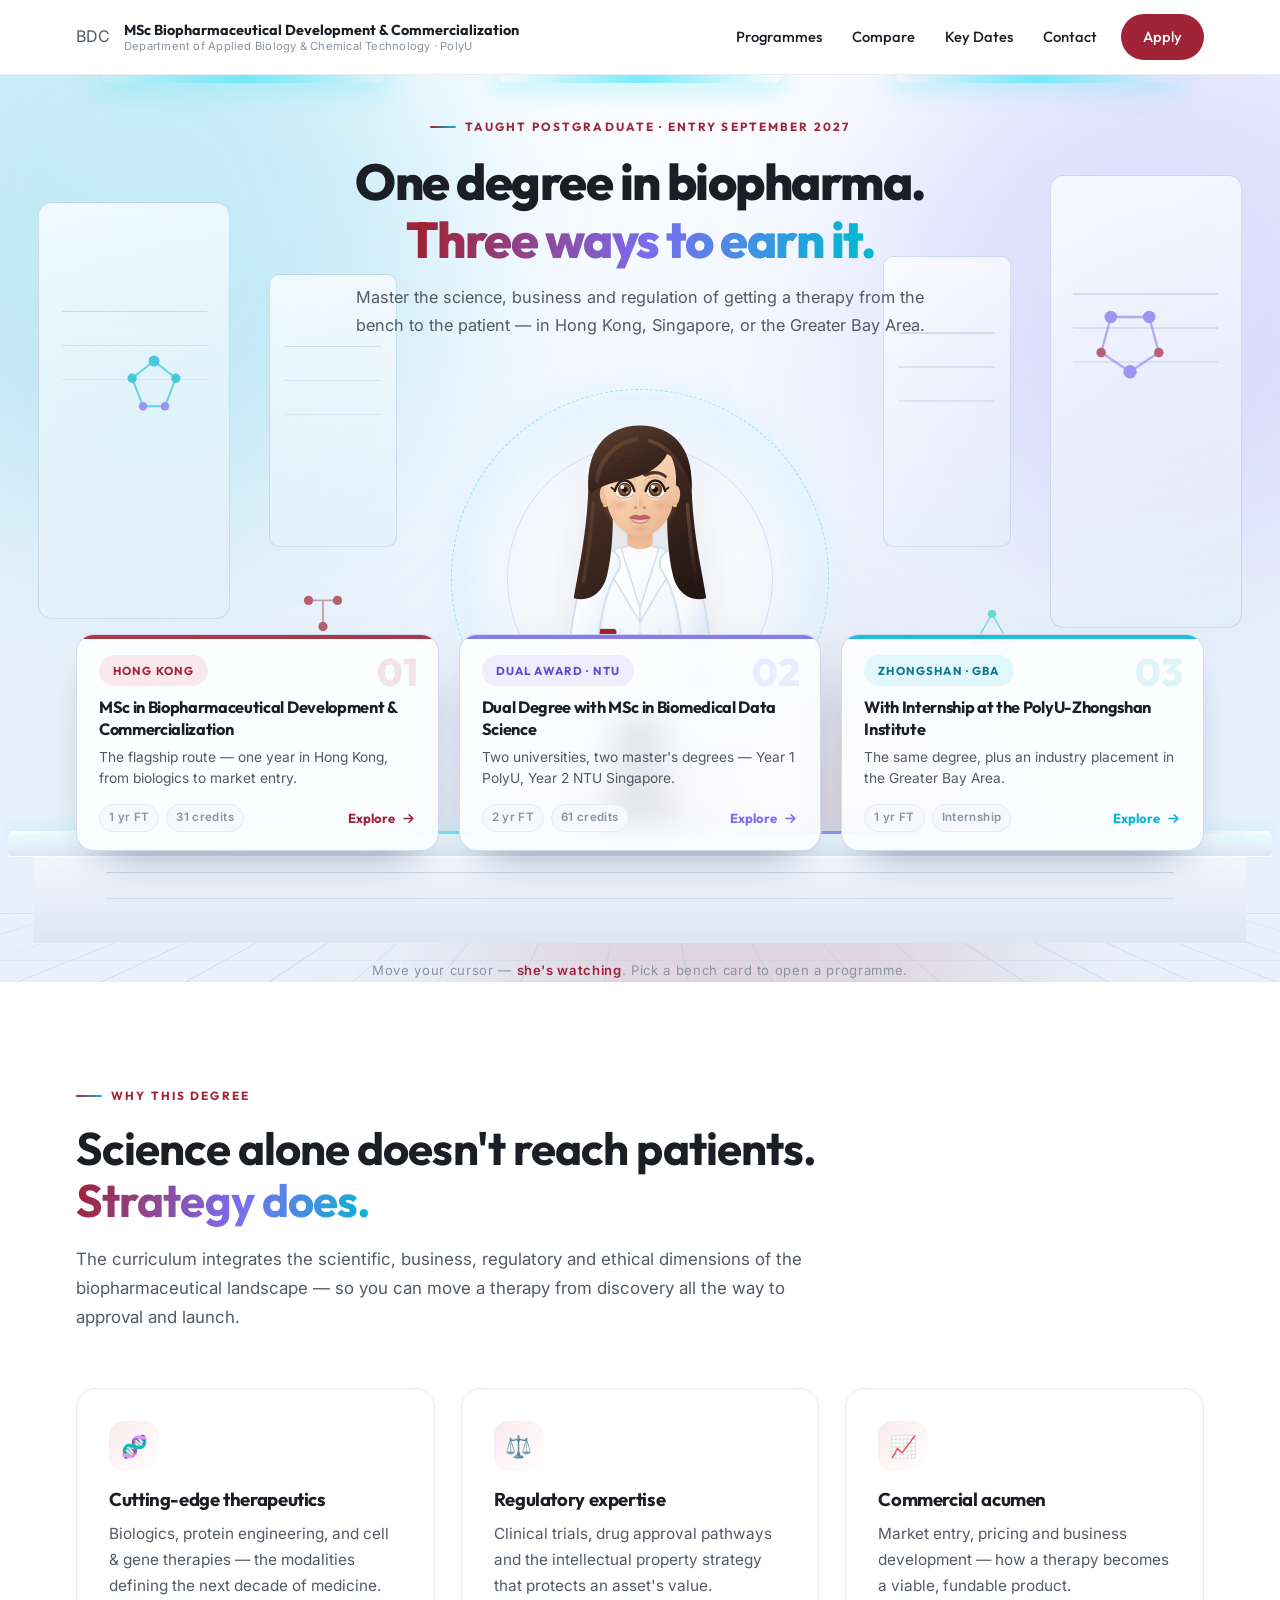
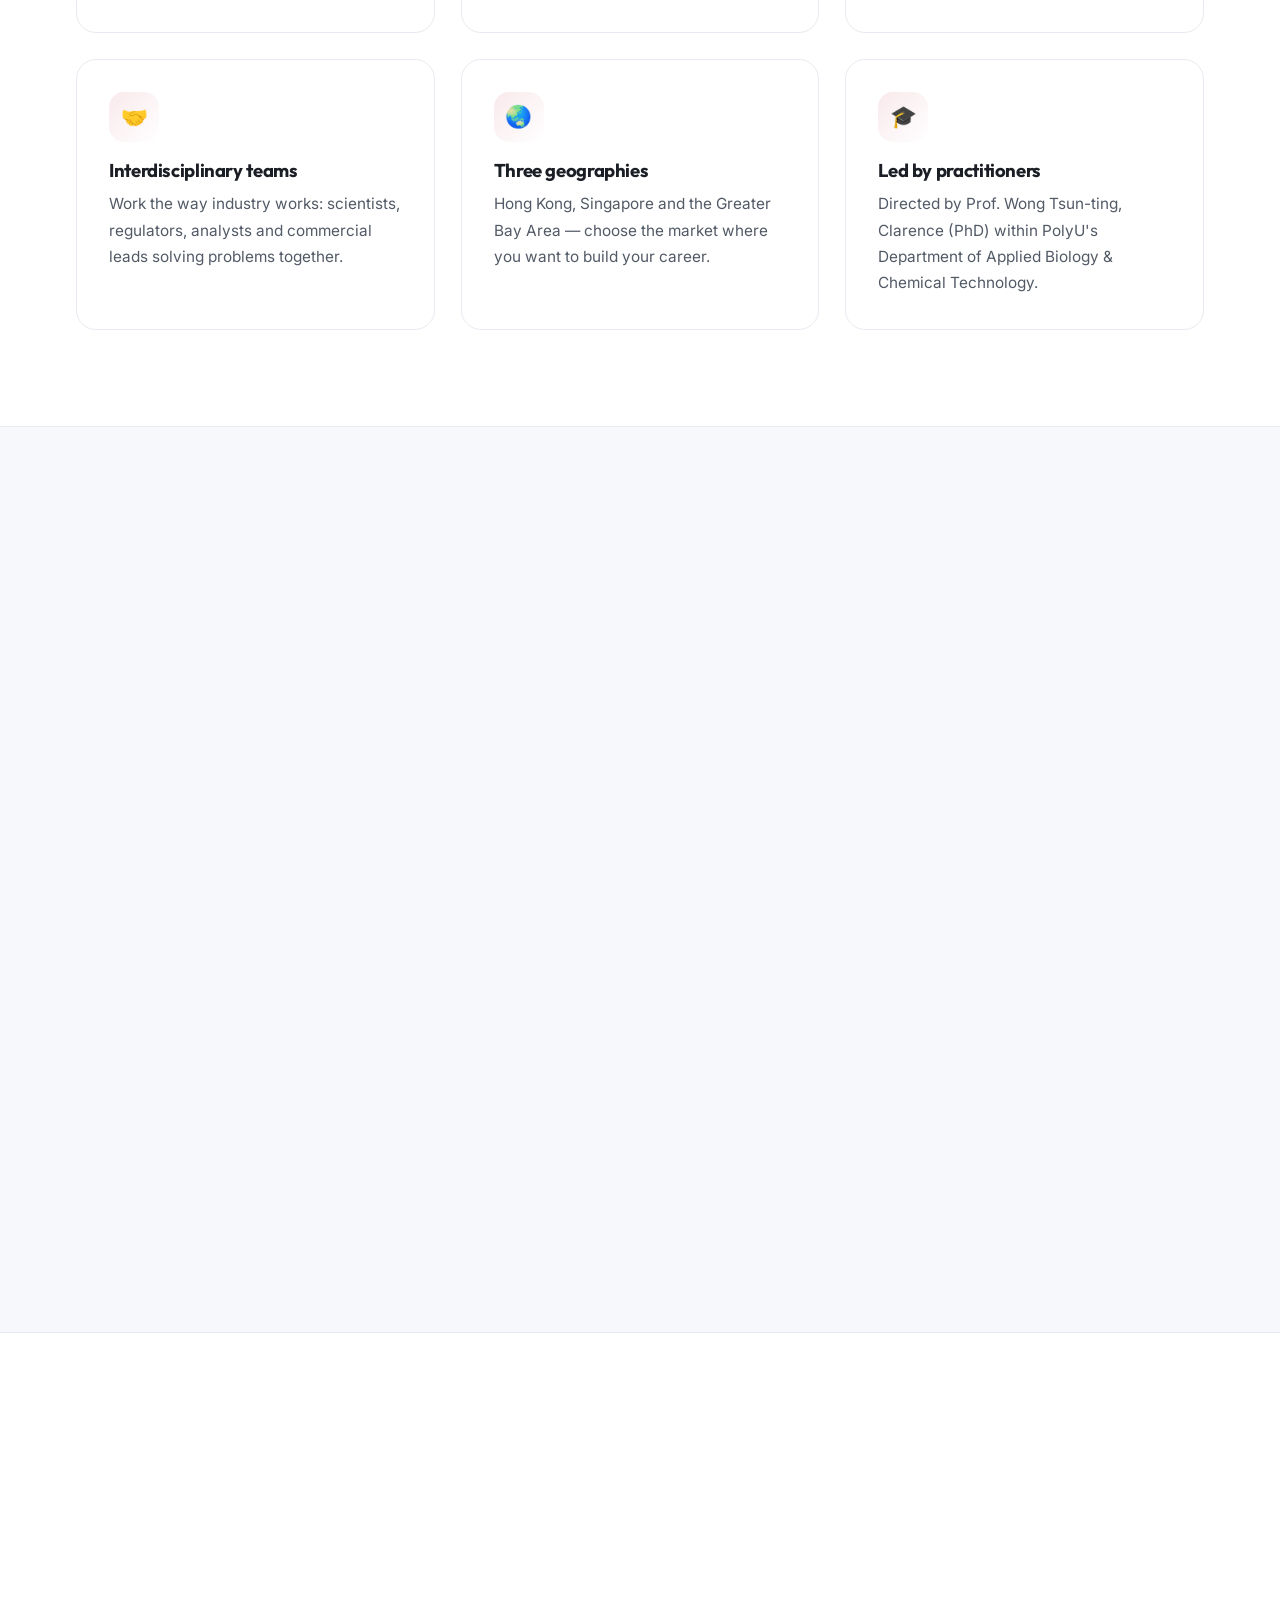
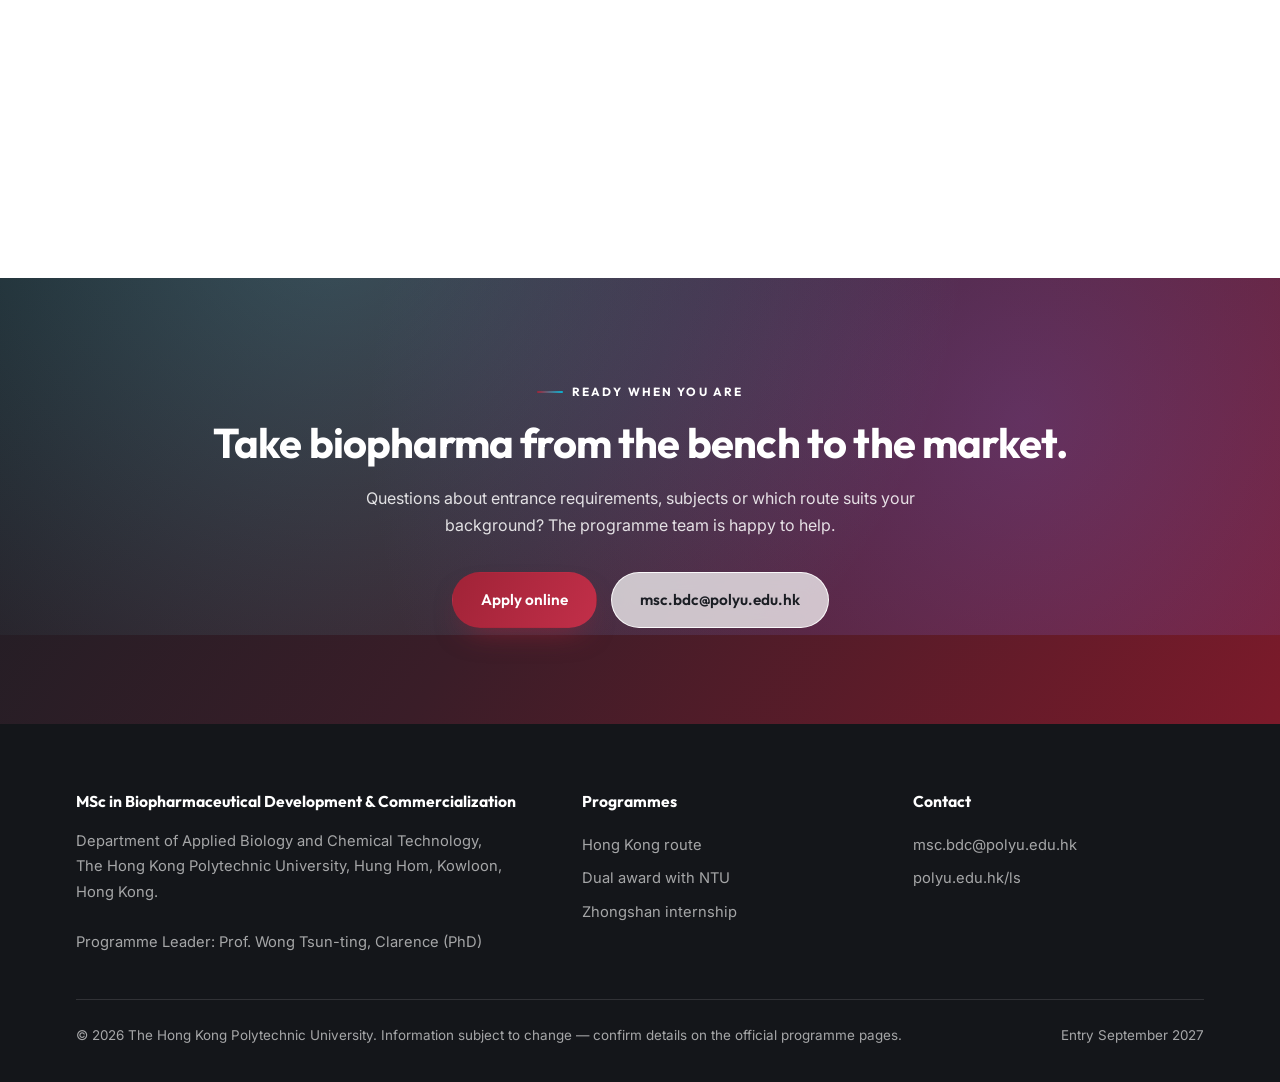
==== index-illustrated.html @ 97286bfe "MSc Biopharmaceutical Development and Commercialization website Landing page plus three programme pa" ====
<!DOCTYPE html>
<html lang="en">
<head>
<meta charset="UTF-8" />
<meta name="viewport" content="width=device-width, initial-scale=1.0" />
<title>MSc Biopharmaceutical Development &amp; Commercialization | PolyU</title>
<meta name="description" content="Three Master of Science routes in Biopharmaceutical Development and Commercialization at PolyU — Hong Kong, the NTU Singapore dual award, and the Zhongshan internship stream." />
<link rel="stylesheet" href="assets/theme.css" />
<style>
  /* ============================================================
     LANDING STAGE — futuristic white bio-lab
     ============================================================ */
  .stage{
    position:relative;overflow:hidden;
    background:
      radial-gradient(120% 80% at 50% -10%, #FFFFFF 0%, #F4F9FF 45%, #E8F1FB 100%);
    padding:34px 0 0;
  }
  .stage-inner{position:relative;z-index:6}

  /* --- ambient glows --- */
  .glow{position:absolute;border-radius:50%;filter:blur(90px);pointer-events:none;z-index:1}
  .glow.a{width:620px;height:620px;left:-14%;top:-18%;background:rgba(6,182,212,.20)}
  .glow.b{width:560px;height:560px;right:-12%;top:-8%;background:rgba(124,108,240,.18)}
  .glow.c{width:520px;height:520px;left:38%;bottom:-24%;background:rgba(160,35,55,.13)}

  /* --- back wall: glass cabinets & light bars --- */
  .wall{position:absolute;inset:0;z-index:2;pointer-events:none}
  .lightbar{
    position:absolute;top:0;height:8px;border-radius:0 0 8px 8px;
    background:linear-gradient(90deg,transparent,rgba(103,232,249,.9),transparent);
    box-shadow:0 0 26px 6px rgba(103,232,249,.45);
    animation:sweep 7s ease-in-out infinite;
  }
  .lightbar.l1{left:8%;width:22%}
  .lightbar.l2{left:39%;width:22%;animation-delay:-2.4s}
  .lightbar.l3{left:70%;width:22%;animation-delay:-4.8s}
  @keyframes sweep{0%,100%{opacity:.35}50%{opacity:1}}

  .cab{
    position:absolute;border:1.5px solid rgba(160,183,212,.42);border-radius:14px;
    background:linear-gradient(160deg,rgba(255,255,255,.75),rgba(226,238,250,.42));
    backdrop-filter:blur(3px);
  }
  .cab::after{
    content:"";position:absolute;left:12%;right:12%;top:26%;height:1.5px;
    background:rgba(160,183,212,.4);box-shadow:0 34px 0 rgba(160,183,212,.32),0 68px 0 rgba(160,183,212,.24);
  }
  .cab.c1{left:3%;top:14%;width:15%;height:46%}
  .cab.c2{right:3%;top:11%;width:15%;height:50%}
  .cab.c3{left:21%;top:22%;width:10%;height:30%;border-radius:10px}
  .cab.c4{right:21%;top:20%;width:10%;height:32%;border-radius:10px}

  /* --- perspective floor --- */
  .floor{
    position:absolute;left:-25%;right:-25%;bottom:0;height:46%;z-index:2;pointer-events:none;
    background:
      repeating-linear-gradient(90deg,rgba(150,178,210,.30) 0 1.5px,transparent 1.5px 84px),
      repeating-linear-gradient(0deg,rgba(150,178,210,.26) 0 1.5px,transparent 1.5px 58px);
    transform:perspective(560px) rotateX(66deg);transform-origin:bottom center;
    -webkit-mask-image:linear-gradient(180deg,transparent,#000 42%);
    mask-image:linear-gradient(180deg,transparent,#000 42%);
  }

  /* --- floating molecules --- */
  .mol{position:absolute;z-index:3;opacity:.7;animation:bob 9s ease-in-out infinite;pointer-events:none}
  .mol.m1{left:9%;top:30%;width:78px}
  .mol.m2{right:8%;top:24%;width:96px;animation-delay:-3s}
  .mol.m3{left:23%;top:56%;width:58px;animation-delay:-5.5s}
  .mol.m4{right:20%;top:58%;width:64px;animation-delay:-1.8s}
  @keyframes bob{0%,100%{transform:translateY(0) rotate(0)}50%{transform:translateY(-20px) rotate(7deg)}}

  /* --- headline --- */
  .stage-head{text-align:center;max-width:880px;margin:0 auto 2px}
  .stage-head h1{
    font-size:clamp(1.85rem,4.2vw,3.15rem);font-weight:800;letter-spacing:-.03em;
  }
  .stage-head h1 em{
    font-style:normal;
    background:linear-gradient(100deg,var(--red) 5%,var(--violet) 52%,var(--cyan) 95%);
    -webkit-background-clip:text;background-clip:text;color:transparent;
  }
  .stage-head p{margin:14px auto 0;max-width:600px;font-size:1.02rem;color:var(--body)}

  /* ============================================================
     SCENE — scientist + bench + programme cards
     ============================================================ */
  .scene{position:relative;height:clamp(440px,66vh,680px);margin-top:10px}

  .sci{
    position:absolute;left:50%;bottom:112px;z-index:3;
    height:clamp(310px,48vh,520px);
    transform:translateX(-50%);
    animation:idle 6.5s ease-in-out infinite;
    filter:drop-shadow(0 40px 40px rgba(28,52,92,.16));
  }
  .sci svg{height:100%;width:auto}
  @keyframes idle{0%,100%{transform:translateX(-50%) translateY(0)}50%{transform:translateX(-50%) translateY(-9px)}}

  /* halo ring behind her */
  .halo{
    position:absolute;left:50%;bottom:150px;z-index:2;
    width:min(430px,74vw);aspect-ratio:1;transform:translateX(-50%);
    border-radius:50%;
    background:radial-gradient(circle,rgba(255,255,255,.95) 30%,rgba(224,242,254,.55) 58%,transparent 70%);
  }
  .halo::before,.halo::after{
    content:"";position:absolute;inset:6%;border-radius:50%;
    border:1.5px dashed rgba(6,182,212,.34);animation:spin 26s linear infinite;
  }
  .halo::after{inset:19%;border-style:solid;border-color:rgba(124,108,240,.22);animation-duration:38s;animation-direction:reverse}
  @keyframes spin{to{transform:rotate(360deg)}}

  /* --- bench --- */
  .bench{position:absolute;left:-6%;right:-6%;bottom:0;height:112px;z-index:4}
  .bench-top{
    position:absolute;left:0;right:0;top:0;height:26px;border-radius:8px 8px 3px 3px;
    background:linear-gradient(180deg,#FFFFFF,#E9F0FA 60%,#D8E3F2);
    box-shadow:0 -1px 0 rgba(255,255,255,.9) inset,0 16px 30px -18px rgba(23,44,80,.5);
  }
  .bench-top::before{
    content:"";position:absolute;left:0;right:0;top:0;height:3px;border-radius:3px;
    background:linear-gradient(90deg,transparent,rgba(103,232,249,.95),rgba(124,108,240,.75),transparent);
    box-shadow:0 0 16px rgba(103,232,249,.7);
  }
  .bench-front{
    position:absolute;left:2%;right:2%;top:26px;bottom:0;
    background:linear-gradient(180deg,#F3F7FD,#DCE6F4);
    border-top:1px solid rgba(255,255,255,.85);
  }
  .bench-front::after{
    content:"";position:absolute;inset:14px 6% auto;height:1px;background:rgba(150,178,210,.45);
    box-shadow:0 26px 0 rgba(150,178,210,.3);
  }

  /* --- programme cards on the bench --- */
  .rail{
    position:absolute;left:0;right:0;bottom:92px;z-index:6;
    display:grid;grid-template-columns:repeat(3,1fr);gap:20px;
  }
  .prog{
    position:relative;display:block;padding:20px 22px 18px;border-radius:18px;
    background:rgba(255,255,255,.86);backdrop-filter:blur(14px) saturate(150%);
    border:1.5px solid rgba(198,214,235,.85);
    box-shadow:0 22px 44px -26px rgba(23,44,80,.55);
    transition:transform .38s cubic-bezier(.2,.8,.3,1),box-shadow .38s,border-color .38s,background .38s;
    overflow:hidden;
  }
  .prog::before{
    content:"";position:absolute;left:0;right:0;top:0;height:4px;
    background:var(--accent,var(--red));opacity:.9;
  }
  .prog::after{
    content:"";position:absolute;inset:0;opacity:0;transition:opacity .38s;
    background:radial-gradient(120% 90% at 50% 0%,color-mix(in srgb,var(--accent) 16%,transparent),transparent 70%);
  }
  .prog:hover{transform:translateY(-12px);background:#fff;border-color:var(--accent);box-shadow:0 36px 60px -28px rgba(23,44,80,.6)}
  .prog:hover::after{opacity:1}
  .prog:focus-visible{outline:3px solid var(--accent);outline-offset:3px}
  .prog .no{
    position:absolute;right:20px;top:18px;font-family:var(--head);font-weight:800;
    font-size:2.4rem;color:var(--accent);opacity:.12;line-height:1;
  }
  .prog h3{font-size:1.02rem;margin:11px 0 7px;position:relative;z-index:2;line-height:1.3}
  .prog p{font-size:.86rem;color:var(--body);position:relative;z-index:2;line-height:1.55}
  .prog .foot{
    margin-top:15px;display:flex;align-items:center;justify-content:space-between;
    gap:10px;flex-wrap:wrap;position:relative;z-index:2;
  }
  .prog .meta{
    display:flex;gap:7px;flex-wrap:wrap;
    font-size:.72rem;color:var(--muted);font-weight:600;letter-spacing:.03em;
  }
  .prog .meta span{background:var(--bg-soft);border:1px solid var(--line);padding:3px 9px;border-radius:100px}
  .prog .go{
    display:inline-flex;align-items:center;gap:6px;white-space:nowrap;
    font-family:var(--head);font-weight:700;font-size:.82rem;color:var(--accent);
  }
  .prog .go svg{width:15px;height:15px;transition:transform .3s}
  .prog:hover .go svg{transform:translateX(5px)}

  .hint{
    text-align:center;margin-top:16px;font-size:.82rem;color:var(--muted);
    letter-spacing:.05em;position:relative;z-index:7;
  }
  .hint b{color:var(--red);font-weight:600}

  /* ============================================================
     below-the-fold
     ============================================================ */
  .band{background:var(--bg-soft);border-top:1px solid var(--line);border-bottom:1px solid var(--line)}
  .cmp{width:100%;border-collapse:separate;border-spacing:0;background:#fff;border:1px solid var(--line);border-radius:var(--radius);overflow:hidden}
  .cmp th,.cmp td{padding:17px 20px;text-align:left;font-size:.94rem;border-bottom:1px solid var(--line)}
  .cmp thead th{background:var(--ink);color:#fff;font-family:var(--head);font-size:.85rem;letter-spacing:.06em;text-transform:uppercase;border-bottom:none}
  .cmp tbody tr:last-child td{border-bottom:none}
  .cmp tbody tr:hover td{background:var(--bg-tint)}
  .cmp td:first-child,.cmp th:first-child{font-family:var(--head);font-weight:600;color:var(--ink)}
  .cmp-scroll{overflow-x:auto;border-radius:var(--radius)}

  @media(max-width:900px){
    .scene{height:auto;margin-top:26px}
    .sci{
      position:relative;left:auto;bottom:auto;transform:none;margin:0;animation:none;
      height:clamp(230px,34vh,300px);display:flex;justify-content:center;
    }
    .halo{bottom:auto;top:-10px}
    .bench{position:relative;left:-6%;right:-6%;bottom:auto;height:26px;margin-top:-6px}
    .bench-front{display:none}
    .rail{position:relative;bottom:auto;grid-template-columns:1fr;gap:16px;margin-top:22px}
    .cab,.mol{display:none}
  }
</style>
</head>
<body>

<!-- ================= NAV ================= -->
<header class="nav">
  <div class="wrap nav-inner">
    <a href="index.html" class="brand">
      <div class="mark">BDC</div>
      <div class="txt">
        <b>MSc Biopharmaceutical Development &amp; Commercialization</b>
        <small>Department of Applied Biology &amp; Chemical Technology · PolyU</small>
      </div>
    </a>
    <button class="burger" aria-label="Toggle menu"><span></span><span></span><span></span></button>
    <nav class="nav-links">
      <a href="#programmes">Programmes</a>
      <a href="#compare">Compare</a>
      <a href="#dates">Key Dates</a>
      <a href="#contact">Contact</a>
      <a href="https://www.polyu.edu.hk/study/pg/tpg/2027/17004-mft-mpt" class="apply" target="_blank" rel="noopener">Apply</a>
    </nav>
  </div>
</header>

<!-- ================= STAGE ================= -->
<section class="stage">
  <div class="glow a" data-par="16"></div>
  <div class="glow b" data-par="-20"></div>
  <div class="glow c" data-par="10"></div>

  <div class="wall">
    <i class="lightbar l1"></i><i class="lightbar l2"></i><i class="lightbar l3"></i>
    <i class="cab c1" data-par="7"></i><i class="cab c2" data-par="-7"></i>
    <i class="cab c3" data-par="12"></i><i class="cab c4" data-par="-12"></i>
  </div>
  <div class="floor"></div>

  <!-- floating molecules -->
  <svg class="mol m1" data-par="22" viewBox="0 0 100 100" aria-hidden="true">
    <g fill="none" stroke="#06B6D4" stroke-width="2.5" opacity=".8">
      <path d="M50 18 L22 40 M50 18 L78 40 M22 40 L36 76 M78 40 L64 76 M36 76 L64 76"/>
    </g>
    <g fill="#06B6D4"><circle cx="50" cy="18" r="7"/><circle cx="22" cy="40" r="6"/><circle cx="78" cy="40" r="6"/></g>
    <g fill="#7C6CF0"><circle cx="36" cy="76" r="5.5"/><circle cx="64" cy="76" r="5.5"/></g>
  </svg>
  <svg class="mol m2" data-par="-26" viewBox="0 0 100 100" aria-hidden="true">
    <g fill="none" stroke="#7C6CF0" stroke-width="2.5" opacity=".75">
      <path d="M30 25 L70 25 M30 25 L20 62 M70 25 L80 62 M20 62 L50 82 M80 62 L50 82"/>
    </g>
    <g fill="#7C6CF0"><circle cx="30" cy="25" r="6.5"/><circle cx="70" cy="25" r="6.5"/><circle cx="50" cy="82" r="7"/></g>
    <g fill="#A02337"><circle cx="20" cy="62" r="5"/><circle cx="80" cy="62" r="5"/></g>
  </svg>
  <svg class="mol m3" data-par="16" viewBox="0 0 100 100" aria-hidden="true">
    <g fill="none" stroke="#A02337" stroke-width="3" opacity=".6"><path d="M25 30 L75 30 M50 30 L50 75"/></g>
    <g fill="#A02337"><circle cx="25" cy="30" r="8"/><circle cx="75" cy="30" r="8"/><circle cx="50" cy="75" r="8"/></g>
  </svg>
  <svg class="mol m4" data-par="-18" viewBox="0 0 100 100" aria-hidden="true">
    <g fill="none" stroke="#2DD4BF" stroke-width="2.5" opacity=".8"><path d="M50 20 L26 62 L74 62 Z"/></g>
    <g fill="#2DD4BF"><circle cx="50" cy="20" r="6.5"/><circle cx="26" cy="62" r="6.5"/><circle cx="74" cy="62" r="6.5"/></g>
  </svg>

  <div class="wrap stage-inner">
    <div class="stage-head rv in">
      <span class="kicker" style="margin-left:auto;margin-right:auto">Taught Postgraduate · Entry September 2027</span>
      <h1>One degree in biopharma.<br><em>Three ways to earn it.</em></h1>
      <p>Master the science, business and regulation of getting a therapy from the bench to the patient — in Hong Kong, Singapore, or the Greater Bay Area.</p>
    </div>

    <div class="scene">
      <div class="halo" aria-hidden="true"></div>

      <!-- ============ SCIENTIST (pointer-tracking) ============ -->
      <div class="sci">
        <svg id="scientist" viewBox="0 0 400 620" role="img"
             aria-label="Illustration of a scientist in a lab coat whose head and eyes follow your cursor">
          <defs>
            <!-- skin -->
            <linearGradient id="skinG" x1=".25" y1="0" x2=".75" y2="1">
              <stop offset="0" stop-color="#FBDCC0"/><stop offset=".55" stop-color="#F6CDAA"/><stop offset="1" stop-color="#E9B892"/>
            </linearGradient>
            <linearGradient id="neckG" x1="0" y1="0" x2="0" y2="1">
              <stop offset="0" stop-color="#D9A177"/><stop offset="1" stop-color="#EFC09B"/>
            </linearGradient>
            <!-- hair -->
            <linearGradient id="hairG" x1=".2" y1="0" x2=".9" y2="1">
              <stop offset="0" stop-color="#5A3D2E"/><stop offset=".45" stop-color="#3D2820"/><stop offset="1" stop-color="#221512"/>
            </linearGradient>
            <linearGradient id="hairHiG" x1="0" y1="0" x2="1" y2="1">
              <stop offset="0" stop-color="#8A6247" stop-opacity=".55"/><stop offset="1" stop-color="#8A6247" stop-opacity="0"/>
            </linearGradient>
            <!-- eyes -->
            <radialGradient id="irisG" cx=".5" cy=".42" r=".62">
              <stop offset="0" stop-color="#B98A5C"/><stop offset=".55" stop-color="#8A5C36"/><stop offset="1" stop-color="#4A2C18"/>
            </radialGradient>
            <linearGradient id="scleraG" x1="0" y1="0" x2="0" y2="1">
              <stop offset="0" stop-color="#DCD6D2"/><stop offset=".38" stop-color="#FBF9F8"/><stop offset="1" stop-color="#EFE9E6"/>
            </linearGradient>
            <!-- lips -->
            <linearGradient id="lipUpG" x1="0" y1="0" x2="0" y2="1">
              <stop offset="0" stop-color="#B85A63"/><stop offset="1" stop-color="#CB6E76"/>
            </linearGradient>
            <linearGradient id="lipLoG" x1="0" y1="0" x2="0" y2="1">
              <stop offset="0" stop-color="#D9848A"/><stop offset="1" stop-color="#C0656E"/>
            </linearGradient>
            <!-- clothing -->
            <linearGradient id="coatG" x1="0" y1="0" x2=".6" y2="1">
              <stop offset="0" stop-color="#FFFFFF"/><stop offset=".6" stop-color="#F4F8FD"/><stop offset="1" stop-color="#DFE9F6"/>
            </linearGradient>
            <linearGradient id="topG" x1="0" y1="0" x2="0" y2="1">
              <stop offset="0" stop-color="#3ED8CF"/><stop offset="1" stop-color="#17A8B8"/>
            </linearGradient>
            <linearGradient id="vialG" x1="0" y1="0" x2="0" y2="1">
              <stop offset="0" stop-color="#67E8F9"/><stop offset="1" stop-color="#06B6D4"/>
            </linearGradient>
            <radialGradient id="blushG"><stop offset="0" stop-color="#E88A80" stop-opacity=".42"/><stop offset="1" stop-color="#E88A80" stop-opacity="0"/></radialGradient>

            <!-- soft shading blurs -->
            <filter id="soft" x="-60%" y="-60%" width="220%" height="220%"><feGaussianBlur stdDeviation="4.5"/></filter>
            <filter id="soft2" x="-60%" y="-60%" width="220%" height="220%"><feGaussianBlur stdDeviation="2.2"/></filter>

            <!-- eye clips: irises and lids can never escape the eye opening -->
            <clipPath id="clipL">
              <path d="M165 133 C168 123 172 119 178 119 C184 119 188 123 191 133 C188 141 184 145 178 145 C172 145 168 141 165 133 Z"/>
            </clipPath>
            <clipPath id="clipR">
              <path d="M235 133 C232 123 228 119 222 119 C216 119 212 123 209 133 C212 141 216 145 222 145 C228 145 232 141 235 133 Z"/>
            </clipPath>
          </defs>

          <!-- contact shadow -->
          <ellipse cx="200" cy="604" rx="118" ry="15" fill="#1C346B" opacity=".12"/>

          <!-- ================= BODY ================= -->
          <g id="sci-body">
            <!-- legs -->
            <path d="M170 424 h28 l-2 166 h-30 z" fill="#2E3444"/>
            <path d="M202 424 h28 l4 166 h-30 z" fill="#394052"/>
            <!-- shoes -->
            <path d="M160 578 h40 v18 a6 6 0 0 1-6 6 h-40 a5 5 0 0 1-3-9 z" fill="#1B1E24"/>
            <path d="M204 578 h40 l9 15 a5 5 0 0 1-3 9 h-40 a6 6 0 0 1-6-6 z" fill="#1B1E24"/>

            <!-- inner top (visible in the coat's V) -->
            <path d="M170 214 L200 302 L230 214 Z" fill="url(#topG)"/>

            <!-- coat -->
            <path d="M200 210 C176 210 160 217 150 228 C133 249 124 300 120 352
                     L114 452 L286 452 L280 352 C276 300 267 249 250 228
                     C240 217 224 210 200 210 Z"
                  fill="url(#coatG)" stroke="#D3DEEC" stroke-width="2.5" stroke-linejoin="round"/>

            <!-- lapels -->
            <path d="M172 212 L200 300 L200 320 L146 230 Z" fill="#FFFFFF" stroke="#D3DEEC" stroke-width="2.2" stroke-linejoin="round"/>
            <path d="M228 212 L200 300 L200 320 L254 230 Z" fill="#F7FAFE" stroke="#D3DEEC" stroke-width="2.2" stroke-linejoin="round"/>

            <!-- coat fold shading -->
            <path d="M150 250 C144 300 138 360 136 440" stroke="#D7E1EF" stroke-width="7" fill="none" opacity=".7" filter="url(#soft2)"/>
            <path d="M250 250 C256 300 262 360 264 440" stroke="#D7E1EF" stroke-width="7" fill="none" opacity=".7" filter="url(#soft2)"/>
            <path d="M172 330 C176 370 176 410 174 448" stroke="#E6EDF7" stroke-width="5" fill="none" opacity=".9"/>
            <path d="M228 330 C224 370 224 410 226 448" stroke="#E6EDF7" stroke-width="5" fill="none" opacity=".9"/>

            <!-- buttons + pocket + seam -->
            <g fill="#C7D4E6"><circle cx="200" cy="340" r="4.5"/><circle cx="200" cy="376" r="4.5"/><circle cx="200" cy="412" r="4.5"/></g>
            <rect x="228" y="356" width="46" height="36" rx="5" fill="none" stroke="#D3DEEC" stroke-width="2.2"/>
            <path d="M200 320 L200 440" stroke="#E3EBF5" stroke-width="2"/>

            <!-- ID badge -->
            <g>
              <rect x="136" y="330" width="30" height="40" rx="4" fill="#FFFFFF" stroke="#CBD8E8" stroke-width="2"/>
              <rect x="136" y="330" width="30" height="11" rx="4" fill="#A02337"/>
              <g fill="#D3DEEC"><rect x="142" y="348" width="18" height="3" rx="1.5"/><rect x="142" y="356" width="13" height="3" rx="1.5"/></g>
            </g>

            <!-- arms -->
            <path d="M152 236 C128 272 118 336 116 396" stroke="#D3DEEC" stroke-width="42" stroke-linecap="round" fill="none"/>
            <path d="M152 236 C128 272 118 336 116 396" stroke="url(#coatG)" stroke-width="37" stroke-linecap="round" fill="none"/>
            <path d="M248 236 C272 272 282 336 284 396" stroke="#D3DEEC" stroke-width="42" stroke-linecap="round" fill="none"/>
            <path d="M248 236 C272 272 282 336 284 396" stroke="url(#coatG)" stroke-width="37" stroke-linecap="round" fill="none"/>

            <!-- hands -->
            <ellipse cx="115" cy="410" rx="14" ry="16" fill="url(#skinG)"/>
            <path d="M104 408 C108 418 122 418 126 408" stroke="#DCA57C" stroke-width="1.6" fill="none" opacity=".6"/>
            <ellipse cx="285" cy="410" rx="14" ry="16" fill="url(#skinG)"/>
            <path d="M274 408 C278 418 292 418 296 408" stroke="#DCA57C" stroke-width="1.6" fill="none" opacity=".6"/>

            <!-- glowing vial in the right hand -->
            <g>
              <rect x="276" y="352" width="19" height="52" rx="8" fill="#EAF7FB" stroke="#B9D3E2" stroke-width="2"/>
              <path d="M278 378 h15 v18 a7 7 0 0 1-7 7 h-1 a7 7 0 0 1-7-7 z" fill="url(#vialG)"/>
              <rect x="274" y="346" width="23" height="8" rx="4" fill="#CBD8E8"/>
              <circle cx="285" cy="372" r="2.6" fill="#67E8F9" opacity=".85">
                <animate attributeName="cy" values="392;356;392" dur="3.4s" repeatCount="indefinite"/>
                <animate attributeName="opacity" values="0;.9;0" dur="3.4s" repeatCount="indefinite"/>
              </circle>
            </g>
          </g>

          <!-- ================= HEAD (tracks pointer) ================= -->
          <g id="sci-head">
            <!-- neck + jaw shadow -->
            <path d="M182 166 h36 v40 c0 13 -36 13 -36 0 z" fill="url(#neckG)"/>
            <path d="M176 168 C186 186 214 186 224 168 C220 186 208 194 200 194 C192 194 180 186 176 168 Z"
                  fill="#C58C63" opacity=".55" filter="url(#soft)"/>

            <!-- hair: back mass -->
            <path d="M200 38 C152 38 126 72 126 118 C126 152 121 198 112 246
                     C108 268 106 278 105 286 C127 292 147 279 153 252
                     C159 226 161 196 161 170 L239 170
                     C239 196 241 226 247 252 C253 279 273 292 295 286
                     C294 278 292 268 288 246 C279 198 274 152 274 118
                     C274 72 248 38 200 38 Z" fill="url(#hairG)"/>

            <!-- ears -->
            <path d="M152 124 C144 122 141 132 143 142 C145 152 151 156 156 152 Z" fill="#EFC09B"/>
            <path d="M248 124 C256 122 259 132 257 142 C255 152 249 156 244 152 Z" fill="#EFC09B"/>
            <circle cx="150" cy="152" r="3.2" fill="#E8C173"/>
            <circle cx="250" cy="152" r="3.2" fill="#E8C173"/>

            <!-- face -->
            <path d="M200 58 C170 58 152 76 149 104 C147 120 149 138 154 156
                     C160 177 178 198 200 198 C222 198 240 177 246 156
                     C251 138 253 120 251 104 C248 76 230 58 200 58 Z"
                  fill="url(#skinG)"/>

            <!-- cheek / temple contour shading -->
            <path d="M154 140 C158 158 164 172 174 184 C162 178 154 162 151 142 Z" fill="#DCA57C" opacity=".5" filter="url(#soft)"/>
            <path d="M246 140 C242 158 236 172 226 184 C238 178 246 162 249 142 Z" fill="#DCA57C" opacity=".5" filter="url(#soft)"/>
            <ellipse cx="170" cy="152" rx="15" ry="10" fill="url(#blushG)"/>
            <ellipse cx="230" cy="152" rx="15" ry="10" fill="url(#blushG)"/>

            <!-- brows: tapered, hair-toned -->
            <path d="M161 111 C169 102 186 101 196 108 C195 111 193 112 190 111 C181 106 170 107 163 114 Z" fill="#4A3327"/>
            <path d="M239 111 C231 102 214 101 204 108 C205 111 207 112 210 111 C219 106 230 107 237 114 Z" fill="#4A3327"/>

            <!-- ================= EYES ================= -->
            <!-- socket shading -->
            <path d="M163 128 C168 116 190 114 194 127 C186 120 172 121 163 128 Z" fill="#D3A17C" opacity=".55" filter="url(#soft2)"/>
            <path d="M237 128 C232 116 210 114 206 127 C214 120 228 121 237 128 Z" fill="#D3A17C" opacity=".55" filter="url(#soft2)"/>

            <!-- sclera -->
            <g clip-path="url(#clipL)"><rect x="160" y="112" width="38" height="40" fill="url(#scleraG)"/></g>
            <g clip-path="url(#clipR)"><rect x="202" y="112" width="38" height="40" fill="url(#scleraG)"/></g>

            <!-- irises: translated by JS, clipped to each eye opening -->
            <g id="sci-pupils">
              <g clip-path="url(#clipL)">
                <circle cx="178" cy="130" r="9" fill="url(#irisG)"/>
                <circle cx="178" cy="130" r="9" fill="none" stroke="#33200F" stroke-width="1.6" opacity=".8"/>
                <circle cx="178" cy="130" r="4.2" fill="#150C06"/>
                <circle cx="174.6" cy="126.4" r="2.9" fill="#fff" opacity=".95"/>
                <circle cx="181.4" cy="134" r="1.5" fill="#fff" opacity=".5"/>
              </g>
              <g clip-path="url(#clipR)">
                <circle cx="222" cy="130" r="9" fill="url(#irisG)"/>
                <circle cx="222" cy="130" r="9" fill="none" stroke="#33200F" stroke-width="1.6" opacity=".8"/>
                <circle cx="222" cy="130" r="4.2" fill="#150C06"/>
                <circle cx="218.6" cy="126.4" r="2.9" fill="#fff" opacity=".95"/>
                <circle cx="225.4" cy="134" r="1.5" fill="#fff" opacity=".5"/>
              </g>
            </g>

            <!-- eyelids (blink), clipped so they close inside the eye shape -->
            <g clip-path="url(#clipL)">
              <rect id="lid-l" x="160" y="112" width="38" height="40" fill="url(#skinG)"
                    style="transform-box:fill-box;transform-origin:50% 0%;transform:scaleY(0);transition:transform .09s ease"/>
            </g>
            <g clip-path="url(#clipR)">
              <rect id="lid-r" x="202" y="112" width="38" height="40" fill="url(#skinG)"
                    style="transform-box:fill-box;transform-origin:50% 0%;transform:scaleY(0);transition:transform .09s ease"/>
            </g>

            <!-- upper lash line + outer flick -->
            <path d="M164 132 C167 121 172 117 178 117 C185 117 189 122 192 132"
                  stroke="#2A1A13" stroke-width="3.4" stroke-linecap="round" fill="none"/>
            <path d="M236 132 C233 121 228 117 222 117 C215 117 211 122 208 132"
                  stroke="#2A1A13" stroke-width="3.4" stroke-linecap="round" fill="none"/>
            <path d="M164 131 L159 127" stroke="#2A1A13" stroke-width="2.4" stroke-linecap="round"/>
            <path d="M236 131 L241 127" stroke="#2A1A13" stroke-width="2.4" stroke-linecap="round"/>
            <!-- lower lash -->
            <path d="M167 139 C172 144 184 144 190 137" stroke="#B98868" stroke-width="1.3" fill="none" opacity=".75"/>
            <path d="M233 139 C228 144 216 144 210 137" stroke="#B98868" stroke-width="1.3" fill="none" opacity=".75"/>
            <!-- lid crease -->
            <path d="M163 119 C170 111 187 110 194 117" stroke="#D6A57F" stroke-width="1.6" fill="none" opacity=".8"/>
            <path d="M237 119 C230 111 213 110 206 117" stroke="#D6A57F" stroke-width="1.6" fill="none" opacity=".8"/>

            <!-- ================= NOSE ================= -->
            <path d="M195 150 C195 140 205 140 205 150 C205 156 200 158 200 158 C200 158 195 156 195 150 Z"
                  fill="#DCA57C" opacity=".42" filter="url(#soft2)"/>
            <ellipse cx="193.5" cy="156" rx="2.6" ry="1.8" fill="#C08560" opacity=".8"/>
            <ellipse cx="206.5" cy="156" rx="2.6" ry="1.8" fill="#C08560" opacity=".8"/>
            <path d="M197 138 C198 145 198 150 197 153" stroke="#FCE3CB" stroke-width="2.4" stroke-linecap="round" fill="none" opacity=".55"/>

            <!-- ================= LIPS ================= -->
            <path d="M185 170 C190 165 196 165 200 168 C204 165 210 165 215 170
                     C210 172 204 173 200 173 C196 173 190 172 185 170 Z" fill="url(#lipUpG)"/>
            <path d="M186 171 C192 179 208 179 214 171 C211 181 189 181 186 171 Z" fill="url(#lipLoG)"/>
            <path d="M185 170.5 C193 173 207 173 215 170.5" stroke="#9E4550" stroke-width="1.3" fill="none" stroke-linecap="round"/>
            <ellipse cx="200" cy="176" rx="6" ry="2" fill="#fff" opacity=".22"/>
            <!-- chin shadow -->
            <ellipse cx="200" cy="186" rx="9" ry="3.5" fill="#D89F76" opacity=".45" filter="url(#soft2)"/>

            <!-- ================= HAIR: front ================= -->
            <path d="M126 130 C123 76 154 42 200 42 C246 42 277 76 274 130
                     C269 105 257 88 239 79 C231 96 212 108 188 114
                     C167 119 145 122 130 136 C128 134 127 132 126 130 Z" fill="url(#hairG)"/>
            <!-- strand highlights -->
            <path d="M138 118 C142 88 164 62 196 58" stroke="url(#hairHiG)" stroke-width="6" fill="none" stroke-linecap="round"/>
            <path d="M214 60 C240 68 258 88 264 116" stroke="url(#hairHiG)" stroke-width="5" fill="none" stroke-linecap="round"/>
            <path d="M133 150 C130 190 126 226 119 262" stroke="url(#hairHiG)" stroke-width="5" fill="none" stroke-linecap="round"/>
            <path d="M268 152 C271 192 275 228 282 264" stroke="url(#hairHiG)" stroke-width="5" fill="none" stroke-linecap="round"/>
            <!-- loose strand across the temple -->
            <path d="M149 112 C158 96 174 86 192 84" stroke="#3D2820" stroke-width="3" fill="none" stroke-linecap="round" opacity=".85"/>
          </g>
        </svg>
      </div>

      <!-- ============ BENCH ============ -->
      <div class="bench" aria-hidden="true">
        <div class="bench-top"></div>
        <div class="bench-front"></div>
      </div>

      <!-- ============ THE THREE PROGRAMMES ============ -->
      <div class="rail">
        <a class="prog rv" data-d="1" href="programs/standard.html" style="--accent:#A02337">
          <span class="no">01</span>
          <span class="pill pill-red">Hong Kong</span>
          <h3>MSc in Biopharmaceutical Development &amp; Commercialization</h3>
          <p>The flagship route — one year in Hong Kong, from biologics to market entry.</p>
          <div class="foot">
            <div class="meta"><span>1 yr FT</span><span>31 credits</span></div>
            <span class="go">Explore
              <svg viewBox="0 0 24 24" fill="none" stroke="currentColor" stroke-width="2.6" stroke-linecap="round" stroke-linejoin="round"><path d="M5 12h14M13 6l6 6-6 6"/></svg>
            </span>
          </div>
        </a>

        <a class="prog rv" data-d="2" href="programs/dual-award.html" style="--accent:#7C6CF0">
          <span class="no">02</span>
          <span class="pill pill-violet">Dual Award · NTU</span>
          <h3>Dual Degree with MSc in Biomedical Data Science</h3>
          <p>Two universities, two master's degrees — Year 1 PolyU, Year 2 NTU Singapore.</p>
          <div class="foot">
            <div class="meta"><span>2 yr FT</span><span>61 credits</span></div>
            <span class="go">Explore
              <svg viewBox="0 0 24 24" fill="none" stroke="currentColor" stroke-width="2.6" stroke-linecap="round" stroke-linejoin="round"><path d="M5 12h14M13 6l6 6-6 6"/></svg>
            </span>
          </div>
        </a>

        <a class="prog rv" data-d="3" href="programs/zhongshan.html" style="--accent:#06B6D4">
          <span class="no">03</span>
          <span class="pill pill-cyan">Zhongshan · GBA</span>
          <h3>With Internship at the PolyU-Zhongshan Institute</h3>
          <p>The same degree, plus an industry placement in the Greater Bay Area.</p>
          <div class="foot">
            <div class="meta"><span>1 yr FT</span><span>Internship</span></div>
            <span class="go">Explore
              <svg viewBox="0 0 24 24" fill="none" stroke="currentColor" stroke-width="2.6" stroke-linecap="round" stroke-linejoin="round"><path d="M5 12h14M13 6l6 6-6 6"/></svg>
            </span>
          </div>
        </a>
      </div>
    </div>

    <p class="hint">Move your cursor — <b>she's watching</b>. Pick a bench card to open a programme.</p>
  </div>
</section>

<!-- ================= WHY ================= -->
<section id="programmes">
  <div class="wrap">
    <div class="sec-head rv">
      <span class="kicker">Why this degree</span>
      <h2>Science alone doesn't reach patients. <em>Strategy does.</em></h2>
      <p>The curriculum integrates the scientific, business, regulatory and ethical dimensions of the biopharmaceutical landscape — so you can move a therapy from discovery all the way to approval and launch.</p>
    </div>
    <div class="grid g3">
      <div class="card rv" data-d="1"><div class="ico">🧬</div><h3>Cutting-edge therapeutics</h3><p>Biologics, protein engineering, and cell &amp; gene therapies — the modalities defining the next decade of medicine.</p></div>
      <div class="card rv" data-d="2"><div class="ico">⚖️</div><h3>Regulatory expertise</h3><p>Clinical trials, drug approval pathways and the intellectual property strategy that protects an asset's value.</p></div>
      <div class="card rv" data-d="3"><div class="ico">📈</div><h3>Commercial acumen</h3><p>Market entry, pricing and business development — how a therapy becomes a viable, fundable product.</p></div>
      <div class="card rv" data-d="1"><div class="ico">🤝</div><h3>Interdisciplinary teams</h3><p>Work the way industry works: scientists, regulators, analysts and commercial leads solving problems together.</p></div>
      <div class="card rv" data-d="2"><div class="ico">🌏</div><h3>Three geographies</h3><p>Hong Kong, Singapore and the Greater Bay Area — choose the market where you want to build your career.</p></div>
      <div class="card rv" data-d="3"><div class="ico">🎓</div><h3>Led by practitioners</h3><p>Directed by Prof. Wong Tsun-ting, Clarence (PhD) within PolyU's Department of Applied Biology &amp; Chemical Technology.</p></div>
    </div>
  </div>
</section>

<!-- ================= COMPARE ================= -->
<section id="compare" class="band">
  <div class="wrap">
    <div class="sec-head rv">
      <span class="kicker">Side by side</span>
      <h2>Which route fits you?</h2>
      <p>All three share the same core philosophy. They differ in length, location and what you walk away holding.</p>
    </div>
    <div class="cmp-scroll rv">
      <table class="cmp">
        <thead>
          <tr><th>&nbsp;</th><th>Hong Kong</th><th>Dual Award (NTU)</th><th>Zhongshan</th></tr>
        </thead>
        <tbody>
          <tr><td>Programme code</td><td>17004</td><td>Dual degree stream</td><td>17005</td></tr>
          <tr><td>Duration</td><td>1 yr FT / 2 yr PT</td><td>2 years full-time</td><td>1 year full-time</td></tr>
          <tr><td>Credits</td><td>31</td><td>61</td><td>31</td></tr>
          <tr><td>Tuition</td><td>HK$8,400 / credit</td><td>HK$176,400 + SGD 63,595</td><td>HK$8,900 / credit</td></tr>
          <tr><td>Award</td><td>One MSc</td><td>Two MSc degrees</td><td>One MSc + internship</td></tr>
          <tr><td>Where</td><td>Hong Kong</td><td>Hong Kong → Singapore</td><td>Hong Kong + Zhongshan</td></tr>
          <tr>
            <td>Details</td>
            <td><a href="programs/standard.html" style="color:var(--red);font-weight:600">View →</a></td>
            <td><a href="programs/dual-award.html" style="color:var(--violet);font-weight:600">View →</a></td>
            <td><a href="programs/zhongshan.html" style="color:#0E7490;font-weight:600">View →</a></td>
          </tr>
        </tbody>
      </table>
    </div>
  </div>
</section>

<!-- ================= DATES ================= -->
<section id="dates">
  <div class="wrap">
    <div class="grid g2" style="align-items:center;gap:56px">
      <div class="rv">
        <span class="kicker">Admissions</span>
        <h2 style="font-size:clamp(1.8rem,3.6vw,2.5rem)">Key dates for the <em style="font-style:normal;color:var(--red)">September 2027</em> intake</h2>
        <p style="margin-top:16px">Applications are reviewed in two rounds and places fill quickly. Early applications are strongly encouraged across all three programmes.</p>
        <div class="stats" style="grid-template-columns:repeat(2,1fr);margin-top:32px">
          <div class="stat"><b><span data-count="31">31</span></b><span>Credits (HK route)</span></div>
          <div class="stat"><b><span data-count="3">3</span></b><span>Programme routes</span></div>
        </div>
      </div>
      <div class="rv" data-d="2">
        <div class="tl">
          <div class="item"><span>Round 1</span><h4>Early Round closes — 20 October 2026</h4><p>Strongly recommended. Best availability and earliest decisions.</p></div>
          <div class="item"><span>Round 2</span><h4>Main Round closes — 25 February 2027</h4><p>Remaining places are offered on a competitive, rolling basis.</p></div>
          <div class="item"><span>Start</span><h4>Studies begin — September 2027</h4><p>Registration and orientation at PolyU, Hung Hom, Hong Kong.</p></div>
        </div>
      </div>
    </div>
  </div>
</section>

<!-- ================= CTA ================= -->
<section class="cta" id="contact">
  <div class="wrap">
    <span class="kicker" style="color:#fff">Ready when you are</span>
    <h2>Take biopharma from the bench to the market.</h2>
    <p>Questions about entrance requirements, subjects or which route suits your background? The programme team is happy to help.</p>
    <div class="btns">
      <a class="btn btn-red" href="https://www.polyu.edu.hk/study/pg/tpg/2027/17004-mft-mpt" target="_blank" rel="noopener">Apply online</a>
      <a class="btn btn-glass" href="mailto:msc.bdc@polyu.edu.hk">msc.bdc@polyu.edu.hk</a>
    </div>
  </div>
</section>

<!-- ================= FOOTER ================= -->
<footer>
  <div class="wrap">
    <div class="cols">
      <div>
        <b>MSc in Biopharmaceutical Development &amp; Commercialization</b>
        Department of Applied Biology and Chemical Technology,<br>
        The Hong Kong Polytechnic University, Hung Hom, Kowloon, Hong Kong.<br><br>
        Programme Leader: Prof. Wong Tsun-ting, Clarence (PhD)
      </div>
      <div>
        <b>Programmes</b>
        <a href="programs/standard.html">Hong Kong route</a>
        <a href="programs/dual-award.html">Dual award with NTU</a>
        <a href="programs/zhongshan.html">Zhongshan internship</a>
      </div>
      <div>
        <b>Contact</b>
        <a href="mailto:msc.bdc@polyu.edu.hk">msc.bdc@polyu.edu.hk</a>
        <a href="https://www.polyu.edu.hk/ls/" target="_blank" rel="noopener">polyu.edu.hk/ls</a>
      </div>
    </div>
    <div class="base">
      <span>© 2026 The Hong Kong Polytechnic University. Information subject to change — confirm details on the official programme pages.</span>
      <span>Entry September 2027</span>
    </div>
  </div>
</footer>

<script src="assets/app.js"></script>
</body>
</html>
---- assets/theme.css ----
/* ============================================================
   MSc BDC — shared bright / futuristic theme
   ============================================================ */
@import url('https://fonts.googleapis.com/css2?family=Outfit:wght@300;400;500;600;700;800&family=Inter:wght@300;400;500;600&display=swap');

:root{
  --red:#A02337;
  --red-dark:#7C1A2A;
  --red-soft:#F9E9EC;
  --cyan:#06B6D4;
  --cyan-light:#67E8F9;
  --violet:#7C6CF0;
  --mint:#2DD4BF;

  --ink:#1B1E24;
  --body:#525A66;
  --muted:#8A93A0;
  --line:#E7EAF0;
  --bg:#FFFFFF;
  --bg-soft:#F6F8FC;
  --bg-tint:#EEF4FB;

  --maxw:1180px;
  --radius:20px;
  --shadow-sm:0 4px 16px -8px rgba(20,30,60,.22);
  --shadow:0 24px 60px -32px rgba(20,30,60,.42);
  --shadow-lg:0 40px 90px -40px rgba(20,30,60,.5);

  --head:'Outfit',"Segoe UI",Roboto,'Microsoft JhengHei',sans-serif;
  --text:'Inter',"Segoe UI",Roboto,'Microsoft JhengHei',sans-serif;
}

*{box-sizing:border-box;margin:0;padding:0}
html{scroll-behavior:smooth;scroll-padding-top:92px}
body{
  font-family:var(--text);color:var(--body);background:var(--bg);
  line-height:1.72;-webkit-font-smoothing:antialiased;overflow-x:hidden;
}
a{color:inherit;text-decoration:none}
img,svg{display:block;max-width:100%}
h1,h2,h3,h4{font-family:var(--head);color:var(--ink);line-height:1.15;font-weight:700;letter-spacing:-.02em}
::selection{background:var(--red);color:#fff}

.wrap{max-width:var(--maxw);margin:0 auto;padding:0 26px}
section{padding:96px 0;position:relative}

/* ---------- bits ---------- */
.kicker{
  display:inline-flex;align-items:center;gap:9px;font-family:var(--head);
  font-size:.74rem;font-weight:700;letter-spacing:.18em;text-transform:uppercase;
  color:var(--red);margin-bottom:16px;
}
.kicker::before{content:"";width:26px;height:2px;background:linear-gradient(90deg,var(--red),var(--cyan));border-radius:2px}

.sec-head{max-width:760px;margin-bottom:56px}
.sec-head h2{font-size:clamp(1.9rem,3.9vw,2.85rem)}
.sec-head h2 em{font-style:normal;background:linear-gradient(100deg,var(--red),var(--violet) 55%,var(--cyan));-webkit-background-clip:text;background-clip:text;color:transparent}
.sec-head p{margin-top:18px;font-size:1.06rem;color:var(--body)}

.btn{
  display:inline-flex;align-items:center;gap:10px;font-family:var(--head);font-weight:600;
  font-size:.96rem;padding:14px 28px;border-radius:100px;cursor:pointer;border:1.5px solid transparent;
  transition:transform .25s cubic-bezier(.2,.8,.3,1),box-shadow .25s,background .25s,color .25s;
  white-space:nowrap;
}
.btn:hover{transform:translateY(-2px)}
.btn-red{background:linear-gradient(120deg,var(--red),#C22F49);color:#fff;box-shadow:0 14px 30px -14px rgba(160,35,55,.75)}
.btn-red:hover{box-shadow:0 20px 38px -14px rgba(160,35,55,.85)}
.btn-line{border-color:var(--line);color:var(--ink);background:#fff}
.btn-line:hover{border-color:var(--red);color:var(--red)}
.btn-glass{background:rgba(255,255,255,.72);border-color:rgba(255,255,255,.9);color:var(--ink);backdrop-filter:blur(10px)}
.btn-glass:hover{background:#fff}

.pill{
  display:inline-block;font-family:var(--head);font-size:.72rem;font-weight:700;
  letter-spacing:.1em;text-transform:uppercase;padding:6px 14px;border-radius:100px;
}
.pill-red{background:var(--red-soft);color:var(--red)}
.pill-cyan{background:#E0F7FB;color:#0E7490}
.pill-violet{background:#EFEDFE;color:#5B4BD6}

/* ---------- nav ---------- */
header.nav{
  position:sticky;top:0;z-index:120;background:rgba(255,255,255,.82);
  backdrop-filter:blur(16px) saturate(160%);border-bottom:1px solid rgba(231,234,240,.9);
}
.nav-inner{display:flex;align-items:center;justify-content:space-between;height:74px;gap:20px}
/* The supplied logo is the full horizontal lockup (knot + English + Chinese
   wordmark), so the header must NOT repeat the university name in text.
   Logo | rule | department + programme. */
.brand{display:flex;align-items:center;gap:14px;min-width:0}
/* the two logos are separate links (PolyU → university site, LS → department) */
.brand a{display:flex;align-items:center;border-radius:6px;transition:opacity .2s}
.brand a:hover{opacity:.7}
.brand a:focus-visible{outline:2px solid var(--red);outline-offset:4px}
.brand .logo{height:38px;width:auto;flex:none}
.brand .rule-v{width:1px;height:34px;background:var(--line);flex:none}
.brand .logo-fb{
  font-family:var(--head);font-weight:800;font-size:.92rem;line-height:1.15;
  color:var(--red);flex:none;
}
.brand .txt{min-width:0}
/* LS.jpg has a white (non-transparent) background — multiply drops it out
   cleanly against the light header instead of showing a white block. */
.brand .logo-ls{height:38px;width:auto;display:block;mix-blend-mode:multiply}
.brand .txt b{display:block;font-family:var(--head);font-weight:700;font-size:.9rem;color:var(--ink);line-height:1.25}
.brand .txt small{display:block;font-size:.7rem;color:var(--muted);letter-spacing:.02em;line-height:1.3}
@media(max-width:1024px){
  .brand .ls-link,.brand .rule-v{display:none}
}
@media(max-width:760px){
  .brand .logo{height:32px}
}

/* ---------- Apply chooser (17004 and 17005 are separate applications) ---------- */
.apply-wrap{position:relative;margin-left:8px}
.apply-btn{
  display:inline-flex;align-items:center;gap:8px;background:var(--red);color:#fff;
  padding:10px 22px;border-radius:100px;border:none;cursor:pointer;
  font-family:var(--head);font-size:.92rem;font-weight:600;transition:background .22s;
}
.apply-btn:hover{background:var(--red-dark)}
.apply-btn .caret{transition:transform .25s}
.apply-wrap.open .apply-btn .caret{transform:rotate(180deg)}

.apply-menu{
  position:absolute;top:calc(100% + 10px);right:0;width:340px;
  background:#fff;border:1px solid var(--line);border-radius:16px;
  box-shadow:var(--shadow);padding:8px;z-index:200;text-align:left;
  opacity:0;visibility:hidden;transform:translateY(-8px);
  transition:opacity .22s,transform .22s,visibility .22s;
}
.apply-wrap.open .apply-menu{opacity:1;visibility:visible;transform:none}
.apply-menu .hd{
  padding:9px 12px 9px;font-size:.72rem;color:var(--muted);font-weight:700;
  letter-spacing:.07em;text-transform:uppercase;
}
.apply-menu a{display:block;padding:12px 14px;border-radius:11px;border-left:3px solid transparent;transition:.2s}
.apply-menu a:hover{background:var(--bg-soft);border-left-color:var(--ac)}
.apply-menu a b{display:block;font-family:var(--head);font-size:.92rem;color:var(--ink);margin-bottom:3px}
.apply-menu a span{display:block;font-size:.78rem;color:var(--muted);line-height:1.45}
.apply-menu a .code{
  display:inline-block;margin-top:7px;font-family:var(--head);font-weight:700;font-size:.67rem;
  letter-spacing:.06em;padding:3px 10px;border-radius:100px;
  background:color-mix(in srgb,var(--ac) 12%,#fff);color:var(--ac);
  border:1px solid color-mix(in srgb,var(--ac) 30%,transparent);
}
@media(max-width:760px){
  .apply-wrap{margin-left:0;width:100%}
  .apply-btn{width:100%;justify-content:center}
  .apply-menu{
    position:static;width:100%;box-shadow:none;transform:none;margin-top:8px;
    background:var(--bg-soft);border-color:var(--line);
  }
}
.nav-links{display:flex;align-items:center;gap:2px}
.nav-links a{
  font-family:var(--head);font-size:.92rem;font-weight:500;color:var(--ink);
  padding:9px 14px;border-radius:100px;transition:.22s;
}
.nav-links a:hover{background:var(--bg-tint);color:var(--red)}
.nav-links a.active{color:var(--red)}
.nav-links .apply{background:var(--red);color:#fff;padding:10px 22px;margin-left:8px}
.nav-links .apply:hover{background:var(--red-dark);color:#fff}
.burger{display:none;background:none;border:none;cursor:pointer;padding:8px;color:var(--ink)}
.burger span{display:block;width:22px;height:2px;background:currentColor;border-radius:2px;margin:5px 0;transition:.25s}

/* ---------- scroll reveal ---------- */
.rv{opacity:0;transform:translateY(26px);transition:opacity .8s cubic-bezier(.2,.8,.3,1),transform .8s cubic-bezier(.2,.8,.3,1)}
.rv.in{opacity:1;transform:none}
.rv[data-d="1"]{transition-delay:.09s}
.rv[data-d="2"]{transition-delay:.18s}
.rv[data-d="3"]{transition-delay:.27s}
.rv[data-d="4"]{transition-delay:.36s}
.rv[data-d="5"]{transition-delay:.45s}

/* ---------- cards ---------- */
.grid{display:grid;gap:26px}
.g2{grid-template-columns:repeat(2,1fr)}
.g3{grid-template-columns:repeat(3,1fr)}
.g4{grid-template-columns:repeat(4,1fr)}

.card{
  background:#fff;border:1px solid var(--line);border-radius:var(--radius);padding:32px;
  transition:transform .35s cubic-bezier(.2,.8,.3,1),box-shadow .35s,border-color .35s;position:relative;overflow:hidden;
}
.card:hover{transform:translateY(-6px);box-shadow:var(--shadow);border-color:transparent}
.card .ico{
  width:50px;height:50px;border-radius:15px;display:grid;place-items:center;margin-bottom:18px;
  background:linear-gradient(135deg,var(--red-soft),#fff);color:var(--red);font-size:1.35rem;
}
.card h3{font-size:1.16rem;margin-bottom:10px}
.card p{font-size:.96rem}

/* stat row */
.stats{display:grid;grid-template-columns:repeat(4,1fr);gap:20px}
.stat{padding:26px 22px;border-radius:18px;background:var(--bg-soft);border:1px solid var(--line)}
.stat b{display:block;font-family:var(--head);font-size:1.85rem;font-weight:800;color:var(--ink);line-height:1.1}
.stat span{font-size:.8rem;color:var(--muted);letter-spacing:.04em;text-transform:uppercase;font-weight:600}

/* spec table */
.spec{border:1px solid var(--line);border-radius:var(--radius);overflow:hidden;background:#fff}
.spec .row{display:grid;grid-template-columns:230px 1fr;gap:20px;padding:20px 26px;border-bottom:1px solid var(--line)}
.spec .row:last-child{border-bottom:none}
.spec .row:nth-child(odd){background:var(--bg-soft)}
.spec .row dt{font-family:var(--head);font-weight:600;color:var(--ink);font-size:.95rem}
.spec .row dd{font-size:.98rem}

/* timeline */
.tl{position:relative;padding-left:34px}
.tl::before{content:"";position:absolute;left:9px;top:8px;bottom:8px;width:2px;background:linear-gradient(180deg,var(--red),var(--violet),var(--cyan))}
.tl .item{position:relative;padding:0 0 34px}
.tl .item:last-child{padding-bottom:0}
.tl .item::before{content:"";position:absolute;left:-32px;top:7px;width:12px;height:12px;border-radius:50%;background:#fff;border:3px solid var(--red)}
.tl .item h4{font-size:1.05rem;margin-bottom:4px}
.tl .item span{font-size:.82rem;color:var(--muted);font-weight:600;letter-spacing:.04em;text-transform:uppercase}

/* CTA band */
.cta{
  background:linear-gradient(125deg,#1B1E24,#3A1D28 45%,var(--red-dark));
  color:#fff;text-align:center;border-radius:0;position:relative;overflow:hidden;
}
.cta::after{
  content:"";position:absolute;inset:-40% -10% auto -10%;height:120%;
  background:radial-gradient(circle at 30% 20%,rgba(103,232,249,.25),transparent 55%),
             radial-gradient(circle at 75% 60%,rgba(124,108,240,.28),transparent 55%);
  pointer-events:none;
}
.cta .wrap{position:relative;z-index:2}
.cta h2{color:#fff;font-size:clamp(1.8rem,3.6vw,2.6rem)}
.cta p{max-width:600px;margin:18px auto 32px;color:rgba(255,255,255,.85)}
.cta .btns{display:flex;gap:14px;justify-content:center;flex-wrap:wrap}

/* footer */
footer{background:#14161A;color:rgba(255,255,255,.62);padding:64px 0 34px;font-size:.92rem}
footer .cols{display:grid;grid-template-columns:1.6fr 1fr 1fr;gap:40px}
footer b{display:block;color:#fff;font-family:var(--head);margin-bottom:14px;font-size:.98rem}
footer a{display:block;padding:4px 0;transition:.2s}
footer a:hover{color:#fff}
footer .base{margin-top:44px;padding-top:24px;border-top:1px solid rgba(255,255,255,.12);font-size:.84rem;display:flex;justify-content:space-between;gap:18px;flex-wrap:wrap}

/* ---------- responsive ---------- */
@media(max-width:980px){
  .g3,.g4{grid-template-columns:repeat(2,1fr)}
  .stats{grid-template-columns:repeat(2,1fr)}
  footer .cols{grid-template-columns:1fr 1fr}
}
@media(max-width:760px){
  section{padding:70px 0}
  .g2,.g3,.g4{grid-template-columns:1fr}
  .spec .row{grid-template-columns:1fr;gap:4px}
  .burger{display:block}
  .nav-links{
    position:absolute;top:74px;left:0;right:0;flex-direction:column;align-items:stretch;
    background:#fff;border-bottom:1px solid var(--line);padding:14px 22px 20px;gap:4px;
    box-shadow:var(--shadow-sm);display:none;
  }
  .nav-links.open{display:flex}
  .nav-links .apply{margin:8px 0 0;text-align:center;justify-content:center}
  footer .cols{grid-template-columns:1fr}
}
@media(prefers-reduced-motion:reduce){
  *{animation:none!important;transition-duration:.01ms!important}
  .rv{opacity:1;transform:none}
}
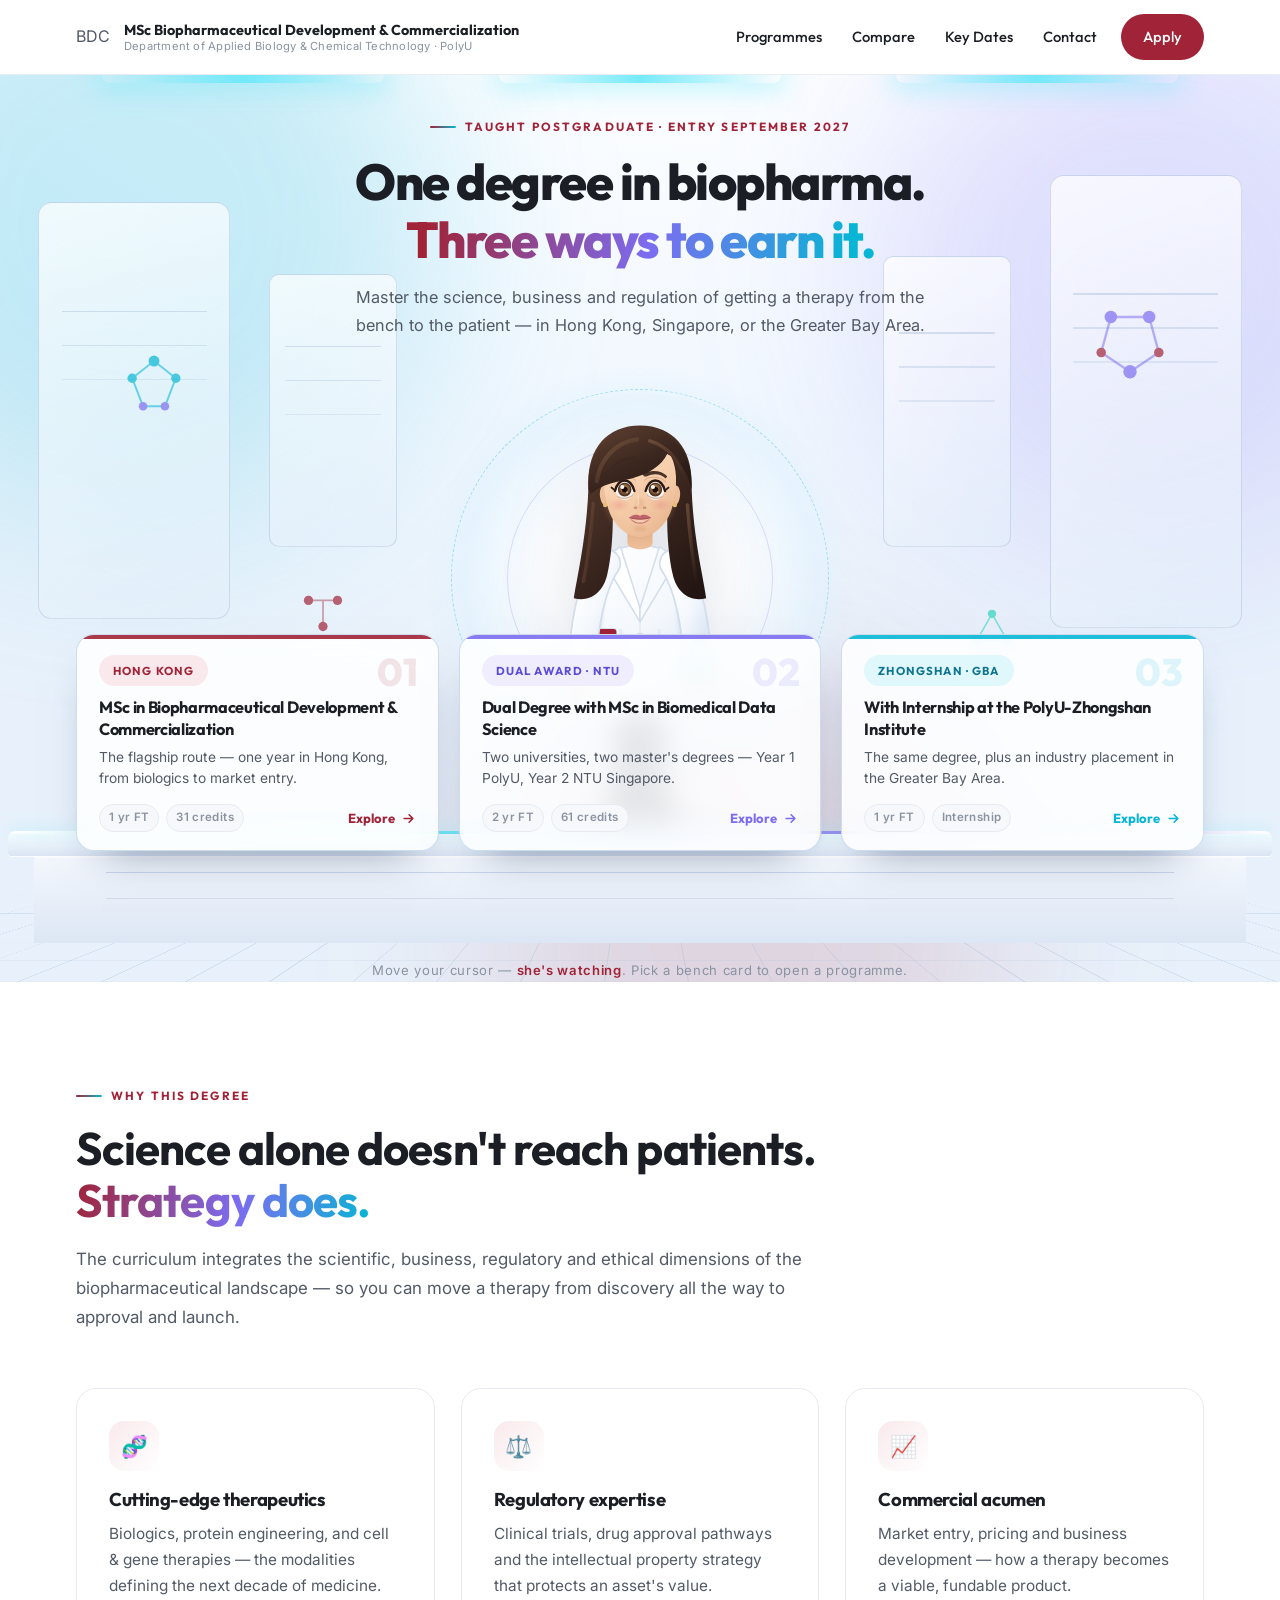
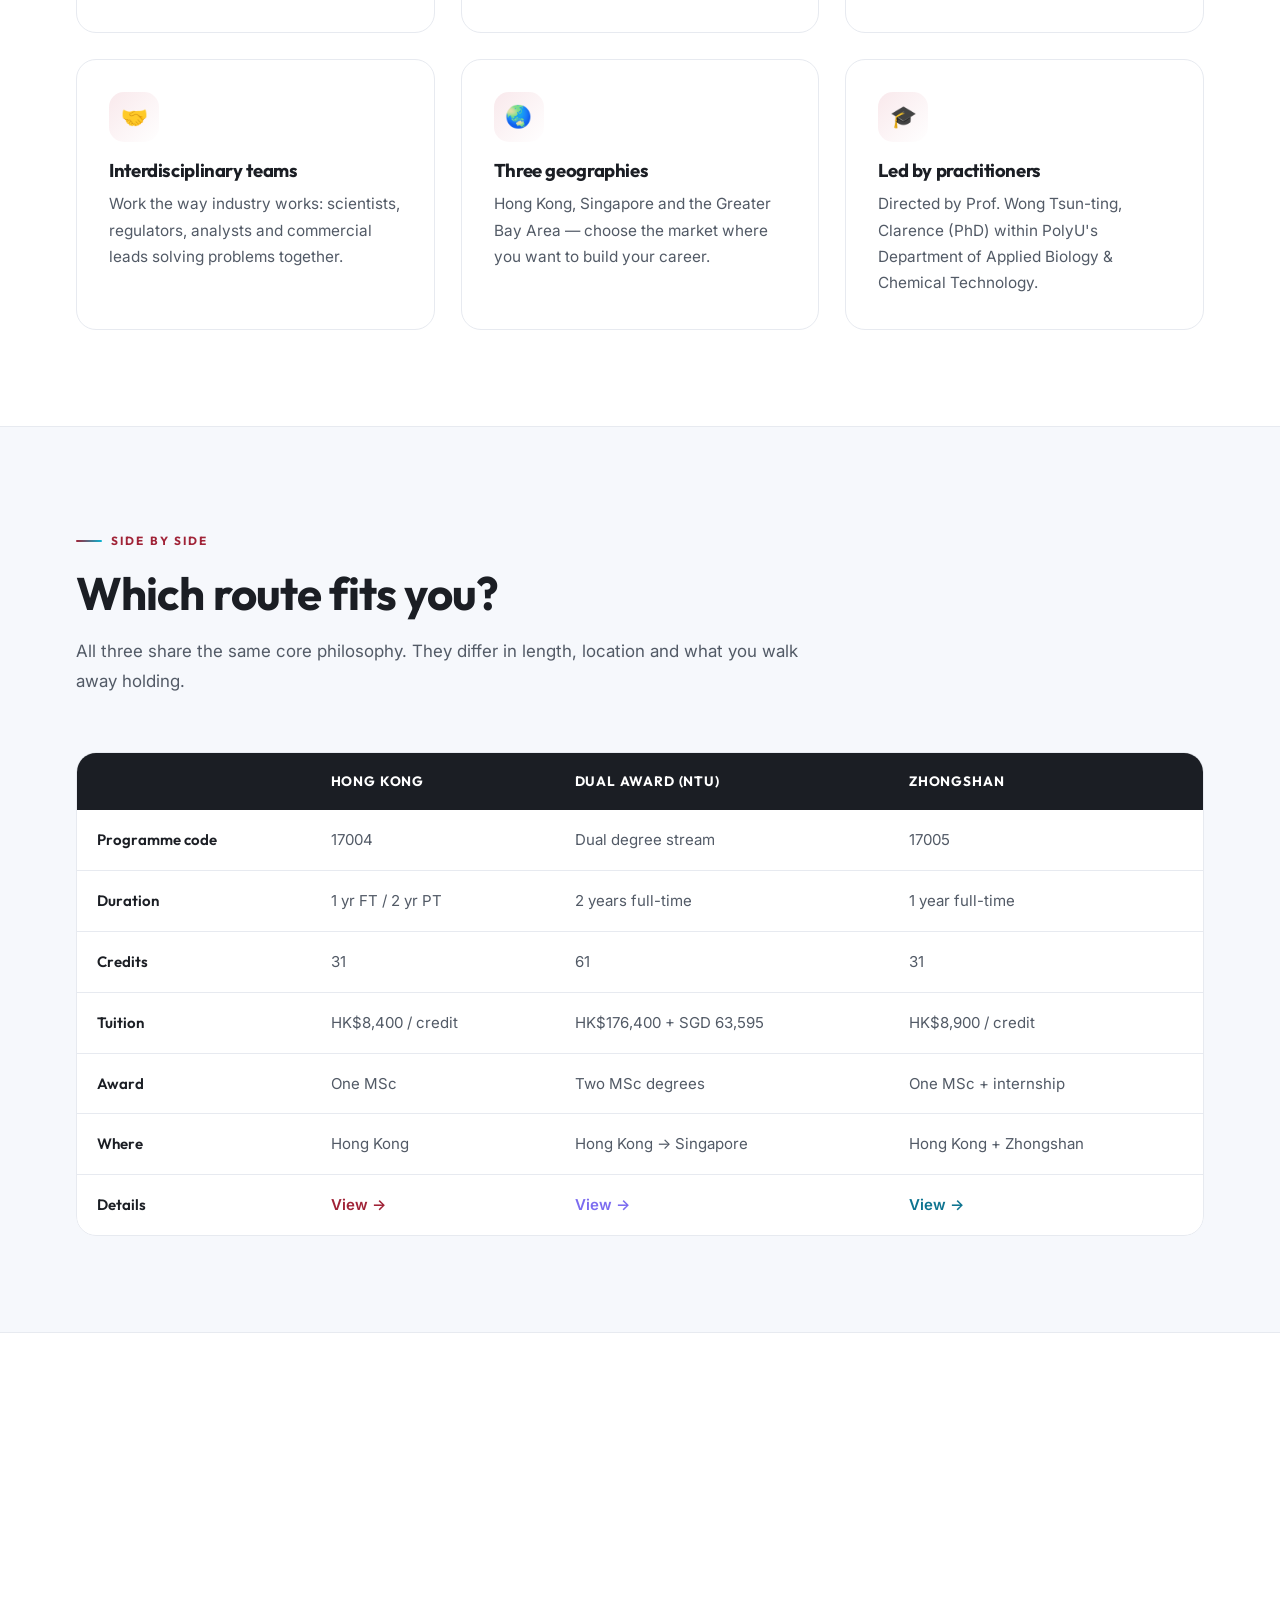
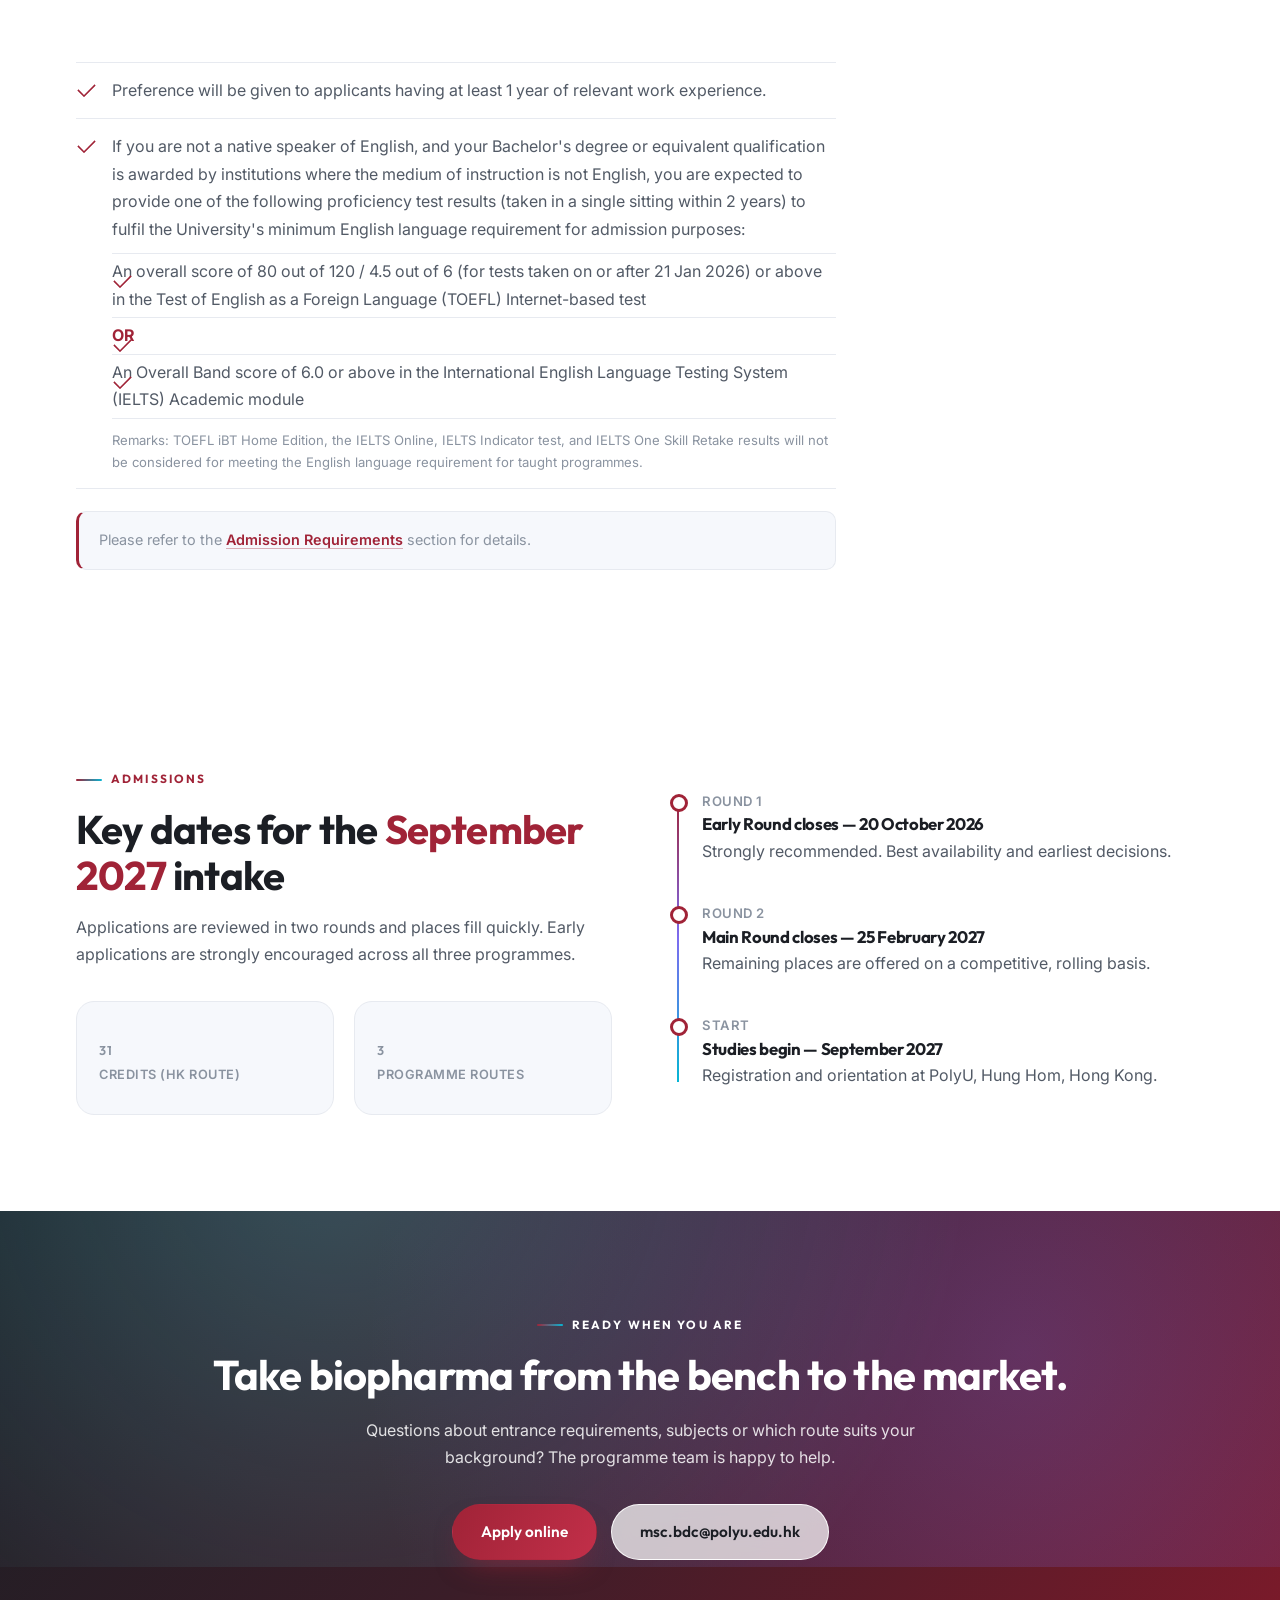
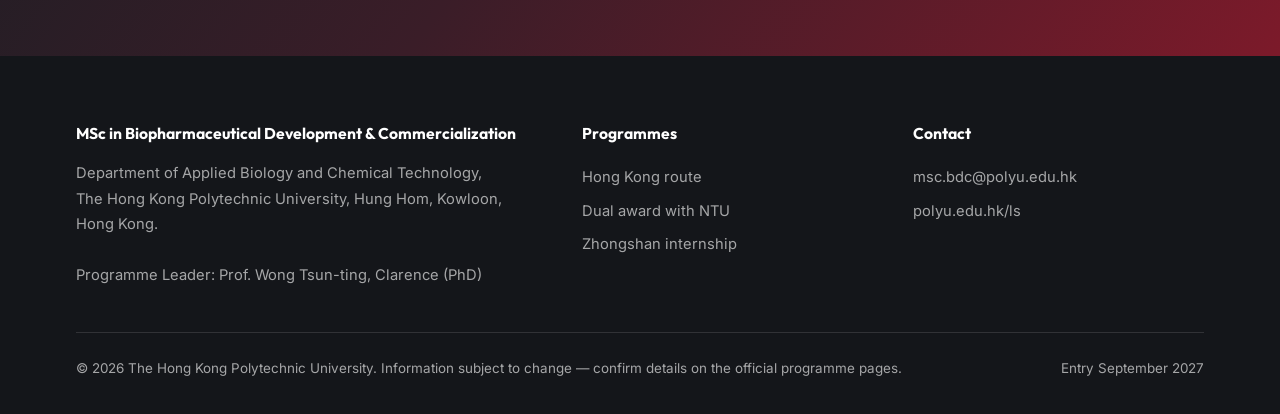
==== commit 9248af71: "Add entry requirements to all programme pages and homepage Adds the Bachelor's degree, work experien" ====
--- a/index-illustrated.html
+++ b/index-illustrated.html
@@ -196,6 +196,23 @@
   .cmp tbody tr:hover td{background:var(--bg-tint)}
   .cmp td:first-child,.cmp th:first-child{font-family:var(--head);font-weight:600;color:var(--ink)}
   .cmp-scroll{overflow-x:auto;border-radius:var(--radius)}
+
+  /* ---------- entry requirements ---------- */
+  .reqs-list{list-style:none;margin-top:22px;max-width:760px}
+  .reqs-list li{position:relative;padding:14px 0 14px 36px;border-top:1px solid var(--line);font-size:1rem;color:var(--body)}
+  .reqs-list li:last-child{border-bottom:1px solid var(--line)}
+  .reqs-list li::before{
+    content:"";position:absolute;left:2px;top:20px;width:15px;height:8px;
+    border-left:2.5px solid var(--red);border-bottom:2.5px solid var(--red);
+    transform:rotate(-45deg);border-radius:1px;
+  }
+  .reqs-note{
+    margin-top:22px;max-width:760px;font-size:.9rem;color:var(--muted);
+    background:var(--bg-soft);border:1px solid var(--line);border-left:3px solid var(--red);
+    border-radius:10px;padding:16px 20px;
+  }
+  .reqs-note a{color:var(--red);font-weight:600;border-bottom:1.5px solid rgba(160,35,55,.35);transition:.2s}
+  .reqs-note a:hover{border-bottom-color:var(--red)}
 
   @media(max-width:900px){
     .scene{height:auto;margin-top:26px}
@@ -629,6 +646,29 @@
   </div>
 </section>
 
+<!-- ================= ENTRY REQUIREMENTS ================= -->
+<section id="requirements">
+  <div class="wrap">
+    <div class="sec-head rv">
+      <span class="kicker">Admission</span>
+      <h2>Entry requirements</h2>
+    </div>
+    <p class="rv" style="max-width:760px;font-size:1.05rem;color:var(--ink)">A Bachelor's degree or the equivalent in biological/life sciences, chemistry, biomedical sciences/engineering, health science, or a related discipline.</p>
+    <ul class="reqs-list rv">
+      <li>Preference will be given to applicants having at least 1 year of relevant work experience.</li>
+      <li>If you are not a native speaker of English, and your Bachelor's degree or equivalent qualification is awarded by institutions where the medium of instruction is not English, you are expected to provide one of the following proficiency test results (taken in a single sitting within 2 years) to fulfil the University's minimum English language requirement for admission purposes:
+        <ul style="list-style:none;margin-top:10px;padding:0">
+          <li style="padding:4px 0">An overall score of 80 out of 120 / 4.5 out of 6 (for tests taken on or after 21 Jan 2026) or above in the Test of English as a Foreign Language (TOEFL) Internet-based test</li>
+          <li style="padding:4px 0;font-weight:700;color:var(--red)">OR</li>
+          <li style="padding:4px 0">An Overall Band score of 6.0 or above in the International English Language Testing System (IELTS) Academic module</li>
+        </ul>
+        <p style="margin-top:10px;font-size:.82rem;color:var(--muted)">Remarks: TOEFL iBT Home Edition, the IELTS Online, IELTS Indicator test, and IELTS One Skill Retake results will not be considered for meeting the English language requirement for taught programmes.</p>
+      </li>
+    </ul>
+    <p class="reqs-note rv">Please refer to the <a href="https://www.polyu.edu.hk/study/pg/taught-postgraduate/admission-requirements-tpg" target="_blank" rel="noopener">Admission Requirements</a> section for details.</p>
+  </div>
+</section>
+
 <!-- ================= DATES ================= -->
 <section id="dates">
   <div class="wrap">
--- a/assets/theme.css
+++ b/assets/theme.css
@@ -162,7 +162,7 @@
 .nav-links a.active{color:var(--red)}
 .nav-links .apply{background:var(--red);color:#fff;padding:10px 22px;margin-left:8px}
 .nav-links .apply:hover{background:var(--red-dark);color:#fff}
-.burger{display:none;background:none;border:none;cursor:pointer;padding:8px;color:var(--ink)}
+.burger{display:none;background:none;border:none;cursor:pointer;padding:11px;color:var(--ink);margin:-11px}
 .burger span{display:block;width:22px;height:2px;background:currentColor;border-radius:2px;margin:5px 0;transition:.25s}
 
 /* ---------- scroll reveal ---------- */
@@ -255,9 +255,14 @@
     background:#fff;border-bottom:1px solid var(--line);padding:14px 22px 20px;gap:4px;
     box-shadow:var(--shadow-sm);display:none;
   }
-  .nav-links.open{display:flex}
+  .nav-links.open{display:flex;max-height:calc(100vh - 74px);overflow-y:auto}
+  .nav-links > a{padding:14px 12px;font-size:1rem;border-bottom:1px solid var(--line)}
   .nav-links .apply{margin:8px 0 0;text-align:center;justify-content:center}
   footer .cols{grid-template-columns:1fr}
+}
+@media(max-width:480px){
+  .wrap{padding:0 18px}
+  .card{padding:24px 20px}
 }
 @media(prefers-reduced-motion:reduce){
   *{animation:none!important;transition-duration:.01ms!important}
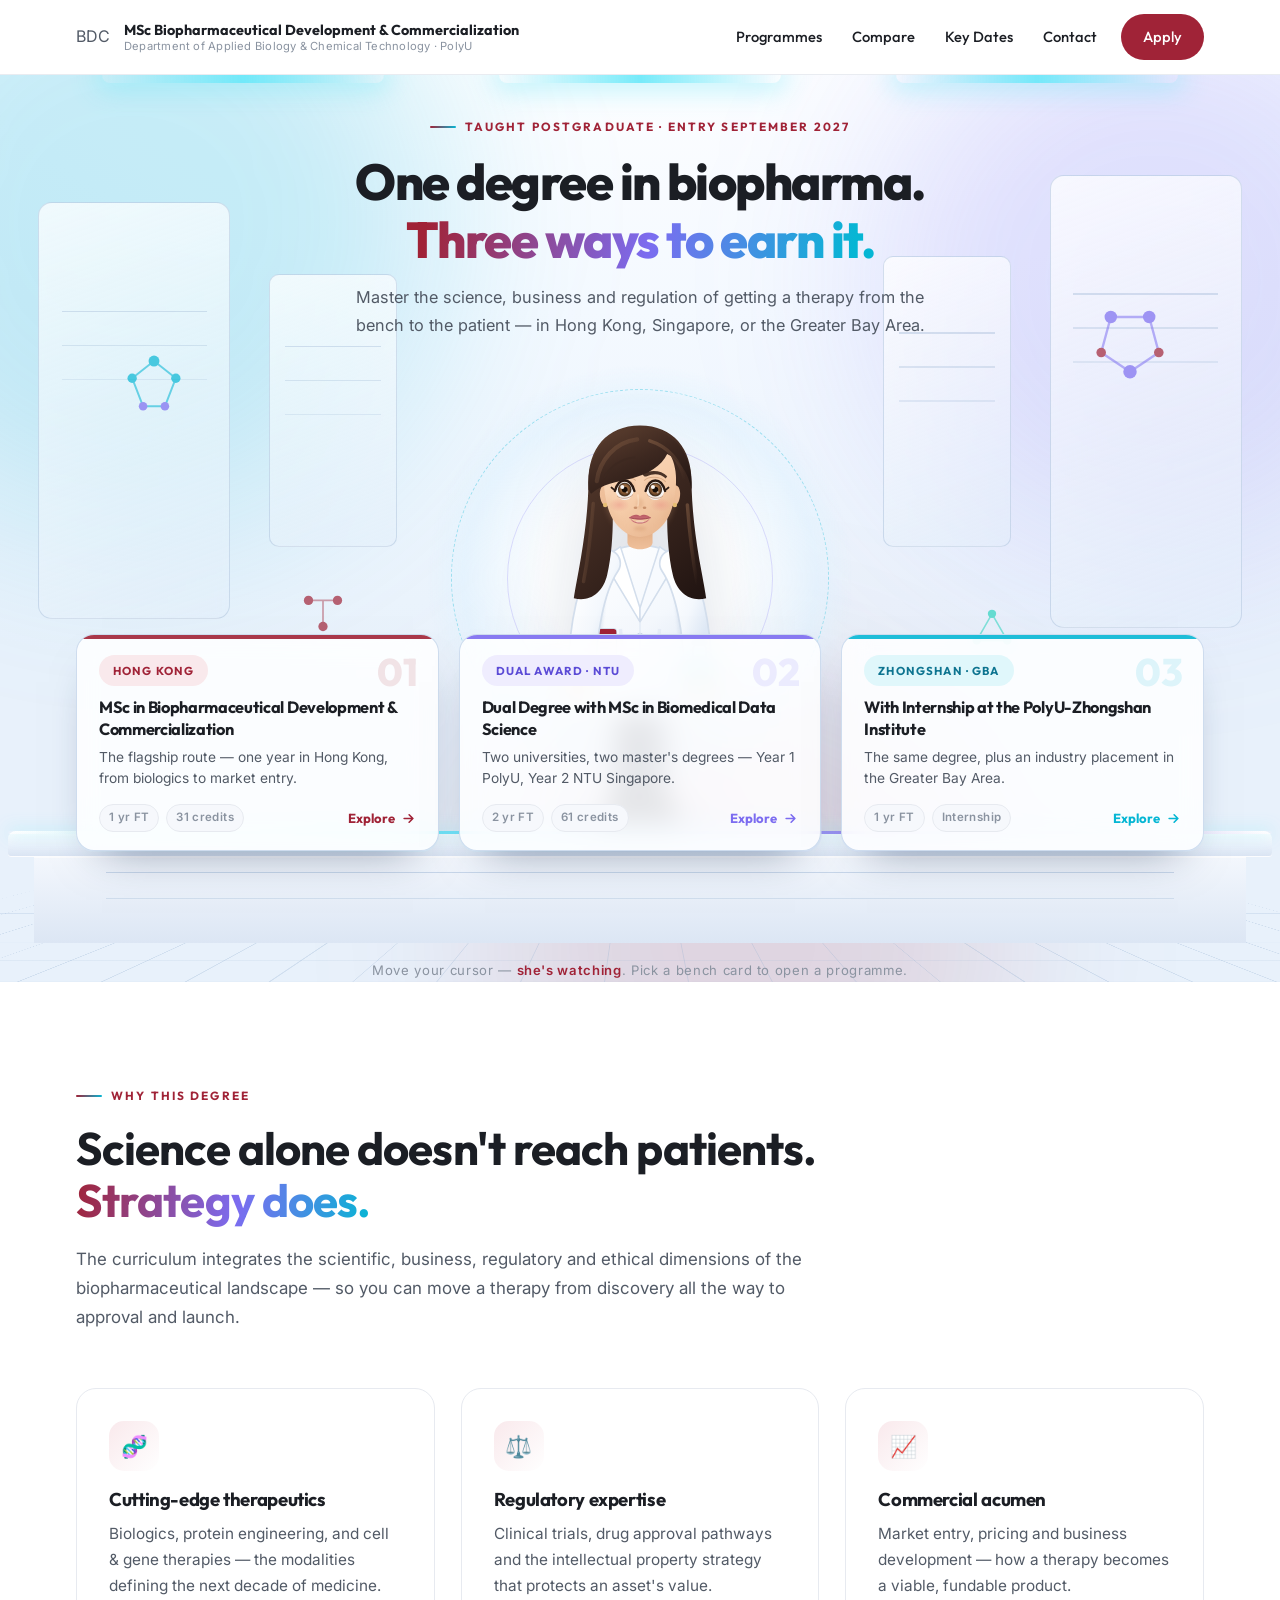
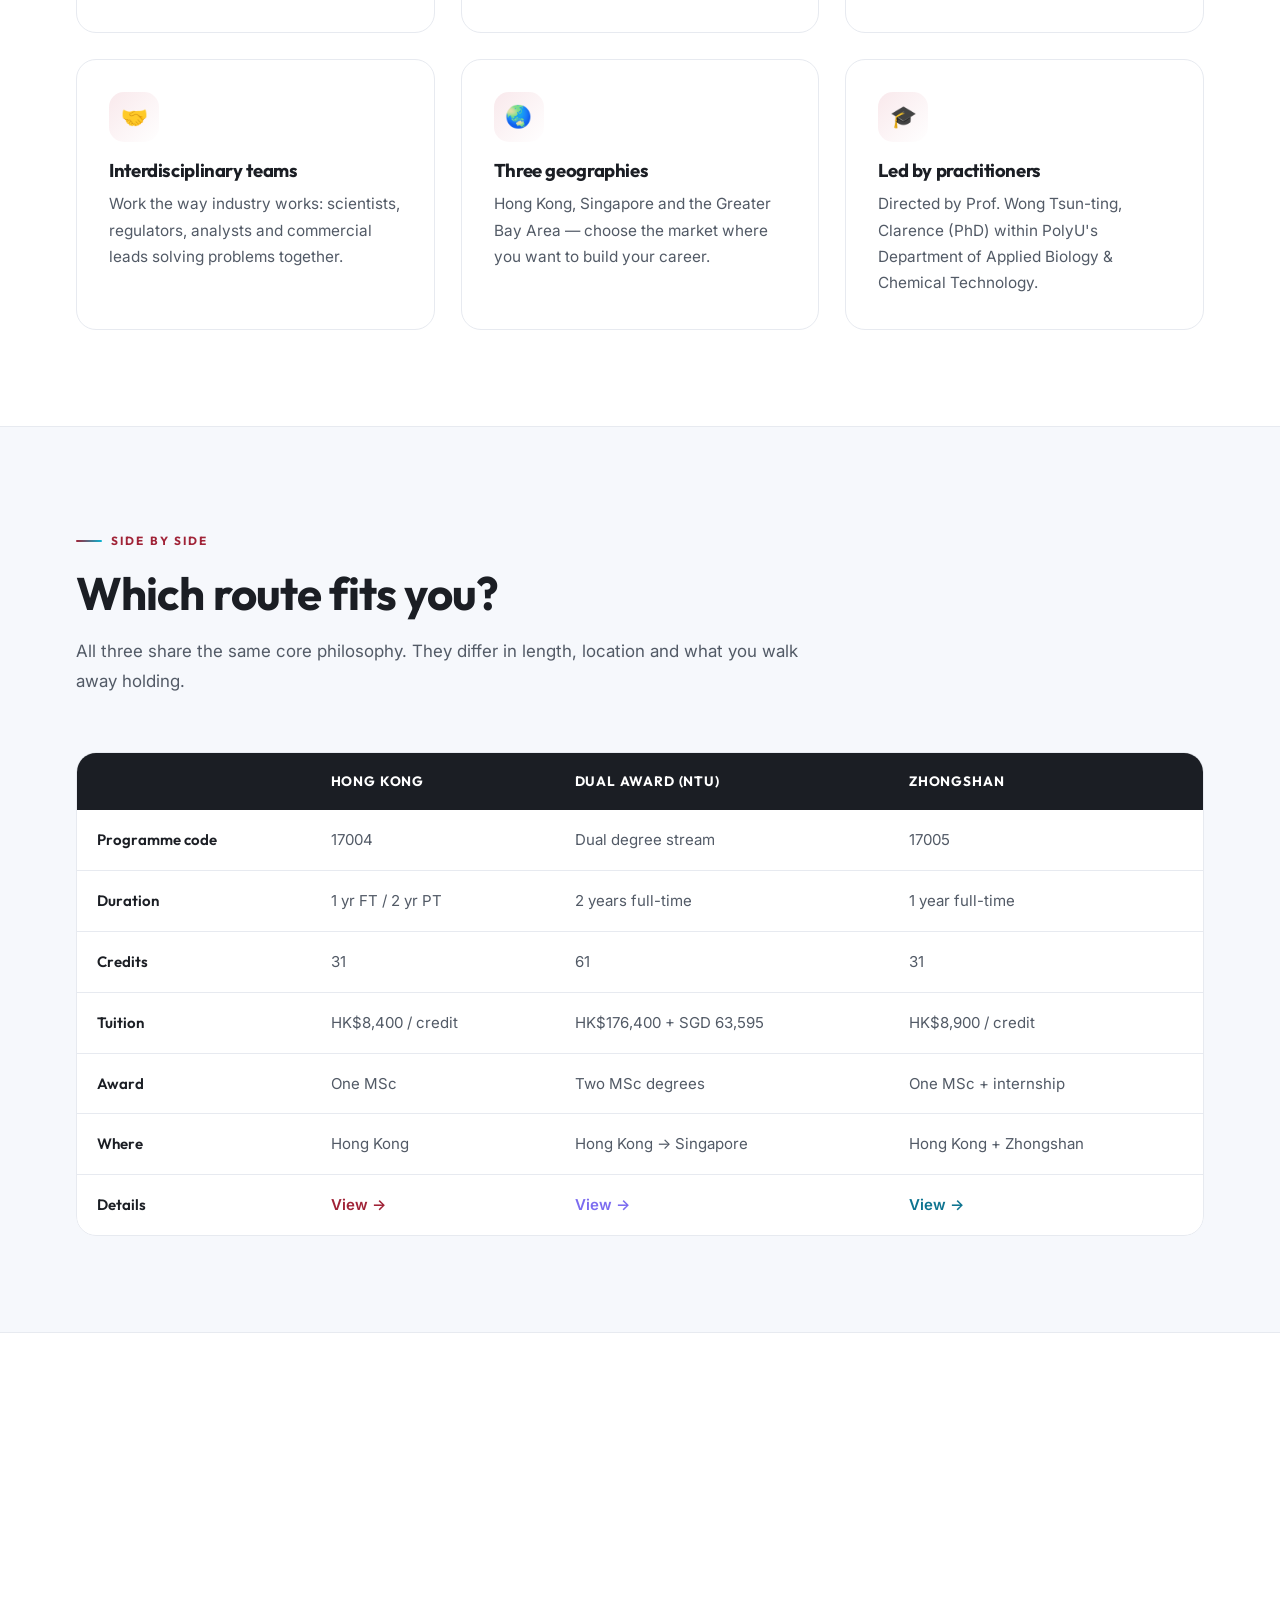
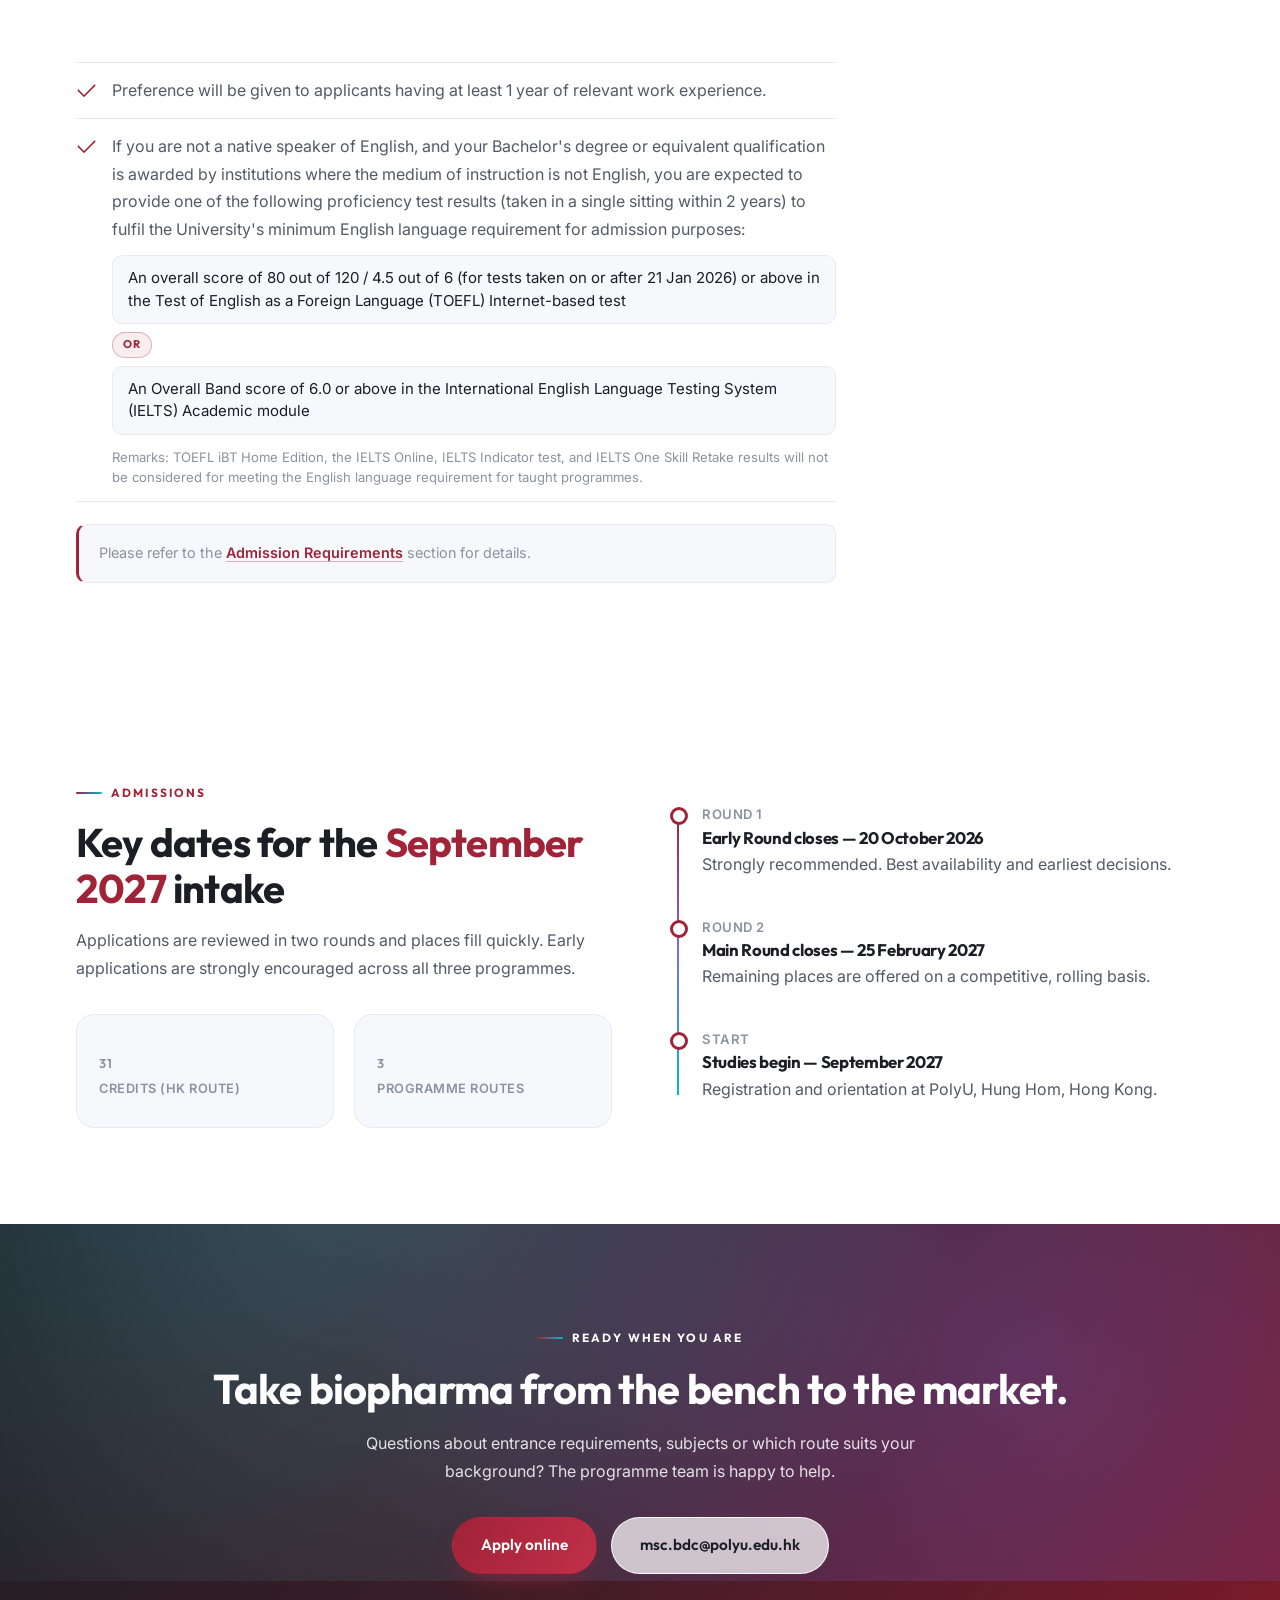
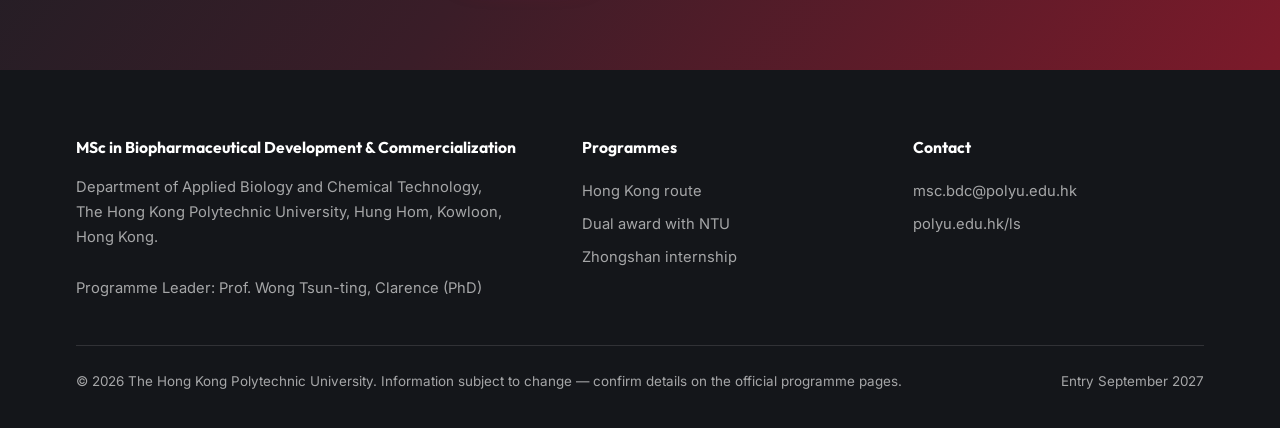
==== commit 0d85b369: "Fix checkmark bleeding onto nested TOEFL/IELTS options The .ticks li::before selector was matching n" ====
--- a/index-illustrated.html
+++ b/index-illustrated.html
@@ -199,13 +199,21 @@
 
   /* ---------- entry requirements ---------- */
   .reqs-list{list-style:none;margin-top:22px;max-width:760px}
-  .reqs-list li{position:relative;padding:14px 0 14px 36px;border-top:1px solid var(--line);font-size:1rem;color:var(--body)}
-  .reqs-list li:last-child{border-bottom:1px solid var(--line)}
-  .reqs-list li::before{
+  .reqs-list > li{position:relative;padding:14px 0 14px 36px;border-top:1px solid var(--line);font-size:1rem;color:var(--body)}
+  .reqs-list > li:last-child{border-bottom:1px solid var(--line)}
+  .reqs-list > li::before{
     content:"";position:absolute;left:2px;top:20px;width:15px;height:8px;
     border-left:2.5px solid var(--red);border-bottom:2.5px solid var(--red);
     transform:rotate(-45deg);border-radius:1px;
   }
+  .cond-group{margin-top:12px;display:flex;flex-direction:column;gap:8px}
+  .cond{background:var(--bg-soft);border:1px solid var(--line);border-radius:10px;padding:11px 15px;font-size:.94rem;color:var(--ink);line-height:1.5}
+  .cond-or{
+    align-self:flex-start;font-family:var(--head);font-weight:700;font-size:.7rem;
+    letter-spacing:.08em;color:var(--red);padding:2px 10px;border-radius:100px;
+    background:rgba(160,35,55,.08);border:1px solid rgba(160,35,55,.3);
+  }
+  .cond-remark{margin-top:12px;font-size:.82rem;color:var(--muted);line-height:1.55}
   .reqs-note{
     margin-top:22px;max-width:760px;font-size:.9rem;color:var(--muted);
     background:var(--bg-soft);border:1px solid var(--line);border-left:3px solid var(--red);
@@ -657,12 +665,12 @@
     <ul class="reqs-list rv">
       <li>Preference will be given to applicants having at least 1 year of relevant work experience.</li>
       <li>If you are not a native speaker of English, and your Bachelor's degree or equivalent qualification is awarded by institutions where the medium of instruction is not English, you are expected to provide one of the following proficiency test results (taken in a single sitting within 2 years) to fulfil the University's minimum English language requirement for admission purposes:
-        <ul style="list-style:none;margin-top:10px;padding:0">
-          <li style="padding:4px 0">An overall score of 80 out of 120 / 4.5 out of 6 (for tests taken on or after 21 Jan 2026) or above in the Test of English as a Foreign Language (TOEFL) Internet-based test</li>
-          <li style="padding:4px 0;font-weight:700;color:var(--red)">OR</li>
-          <li style="padding:4px 0">An Overall Band score of 6.0 or above in the International English Language Testing System (IELTS) Academic module</li>
-        </ul>
-        <p style="margin-top:10px;font-size:.82rem;color:var(--muted)">Remarks: TOEFL iBT Home Edition, the IELTS Online, IELTS Indicator test, and IELTS One Skill Retake results will not be considered for meeting the English language requirement for taught programmes.</p>
+        <div class="cond-group">
+          <div class="cond">An overall score of 80 out of 120 / 4.5 out of 6 (for tests taken on or after 21 Jan 2026) or above in the Test of English as a Foreign Language (TOEFL) Internet-based test</div>
+          <span class="cond-or">OR</span>
+          <div class="cond">An Overall Band score of 6.0 or above in the International English Language Testing System (IELTS) Academic module</div>
+        </div>
+        <p class="cond-remark">Remarks: TOEFL iBT Home Edition, the IELTS Online, IELTS Indicator test, and IELTS One Skill Retake results will not be considered for meeting the English language requirement for taught programmes.</p>
       </li>
     </ul>
     <p class="reqs-note rv">Please refer to the <a href="https://www.polyu.edu.hk/study/pg/taught-postgraduate/admission-requirements-tpg" target="_blank" rel="noopener">Admission Requirements</a> section for details.</p>
